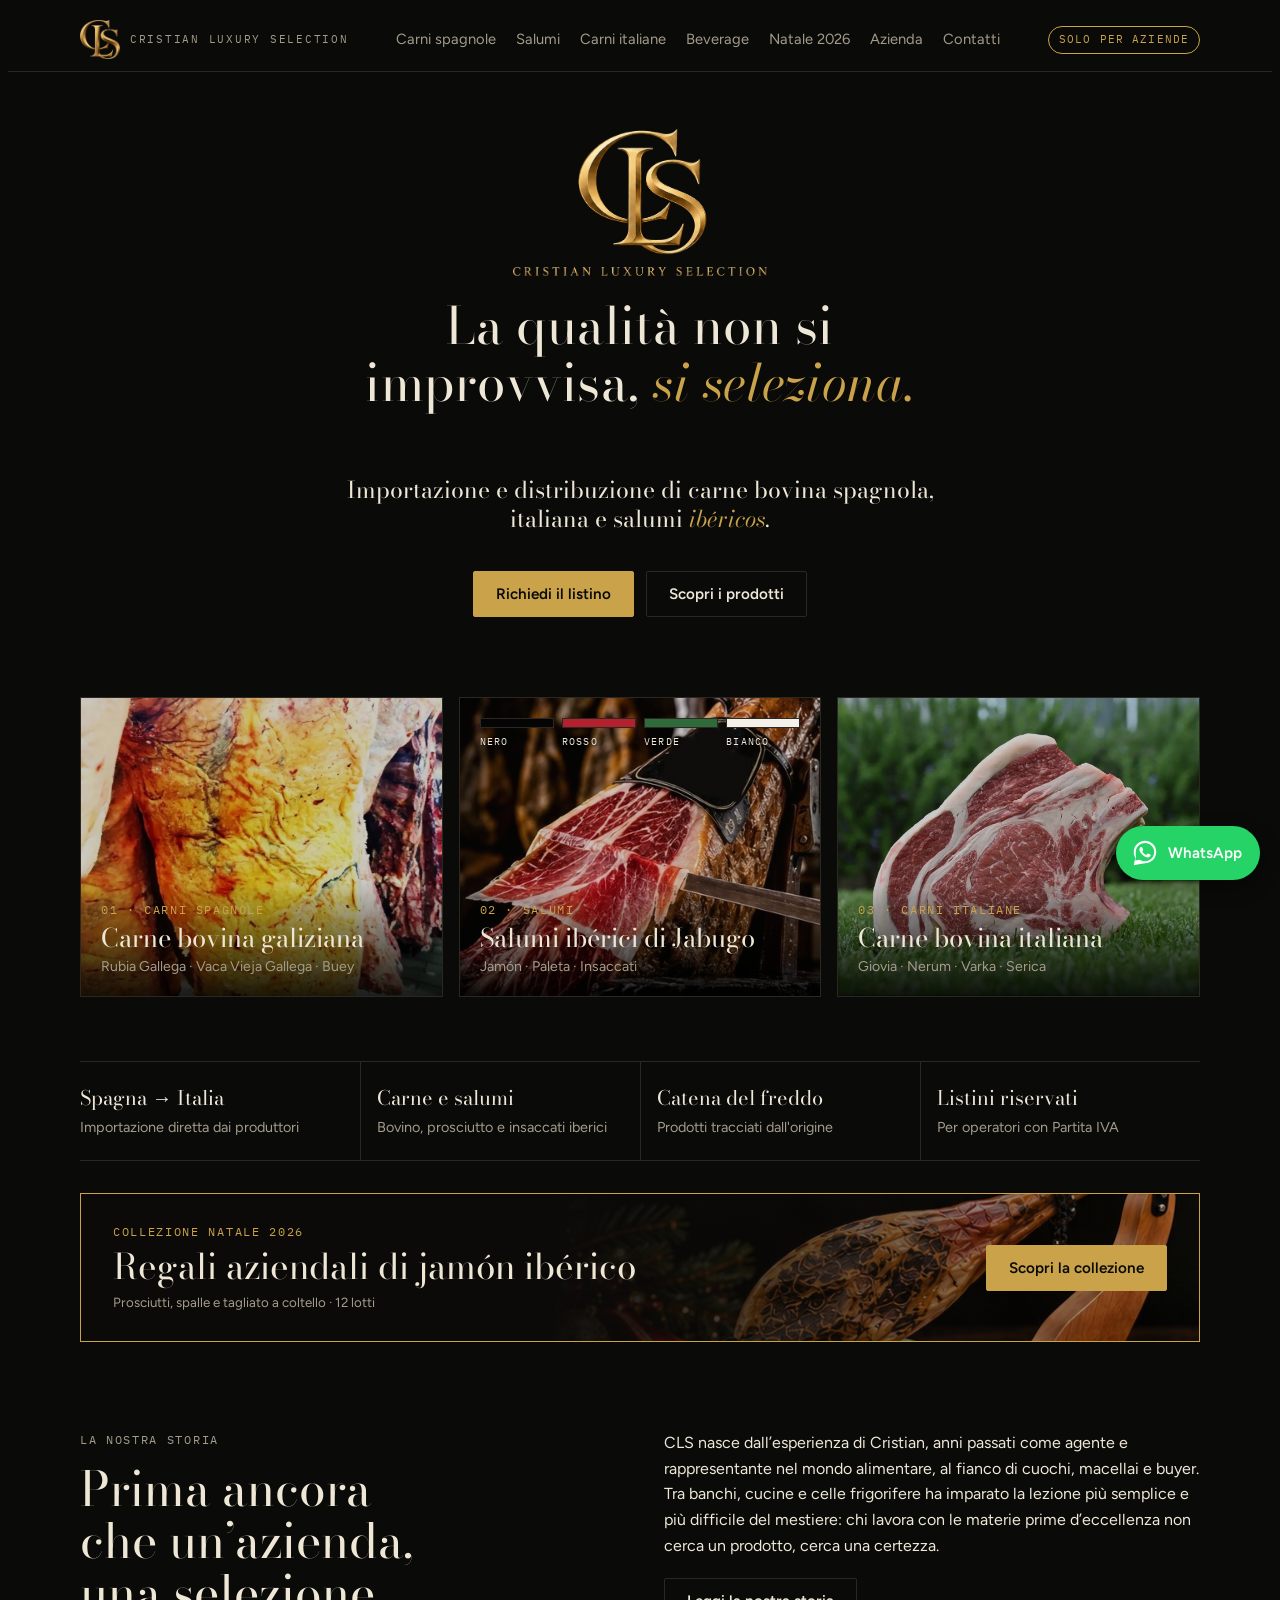
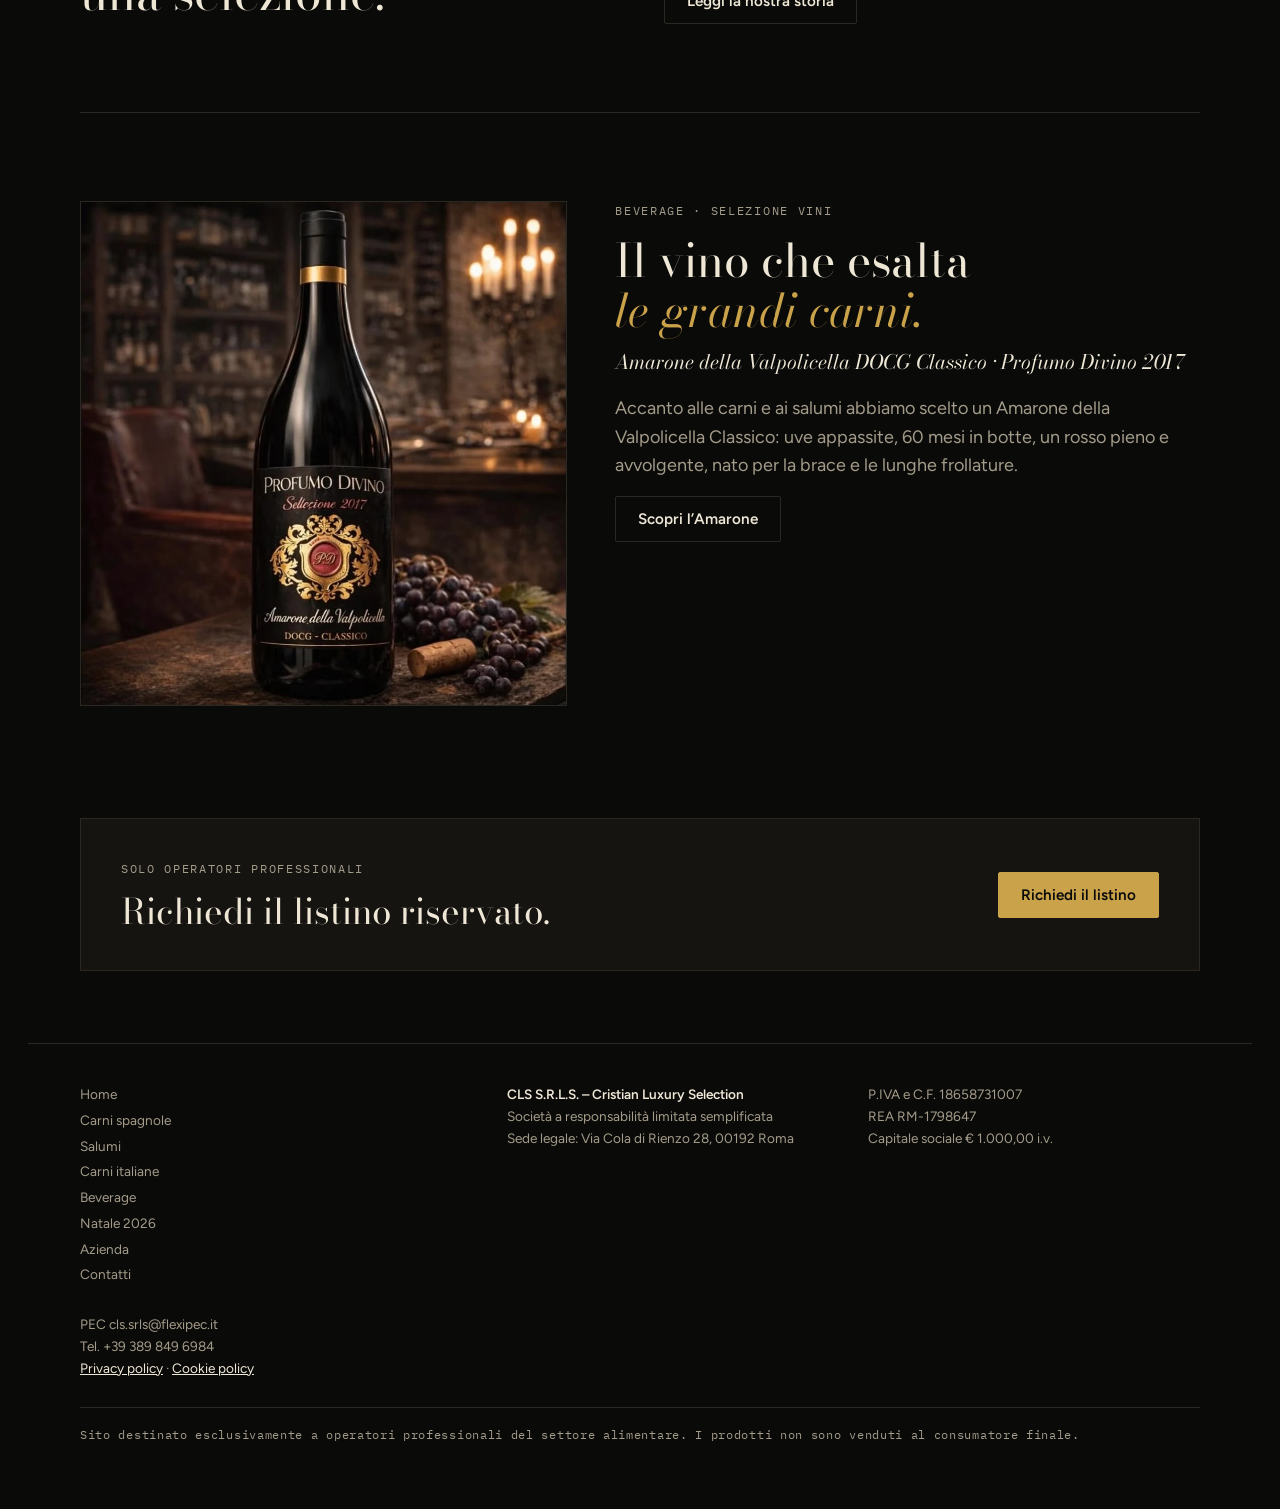
==== index.html @ 8a1d9c86 "Collezione Natale 2026" ====
<!doctype html>
<html lang="it">
<head>
<meta charset="utf-8">
<meta name="viewport" content="width=device-width,initial-scale=1,viewport-fit=cover">
<title>CLS Cristian Luxury Selection · Carne bovina spagnola e italiana, salumi ibéricos</title>
<meta name="description" content="CLS importa e distribuisce a Roma carne bovina galiziana e italiana e salumi ibérici di Jabugo per ristoranti, hotel, macellerie e gastronomie. Listini riservati alle aziende.">
<meta property="og:type" content="website">
<meta property="og:site_name" content="CLS Cristian Luxury Selection">
<meta property="og:locale" content="it_IT">
<meta property="og:title" content="CLS Cristian Luxury Selection · Carne bovina spagnola e italiana, salumi ibéricos">
<meta property="og:description" content="CLS importa e distribuisce a Roma carne bovina galiziana e italiana e salumi ibérici di Jabugo per ristoranti, hotel, macellerie e gastronomie. Listini riservati alle aziende.">
<link rel="canonical" href="https://www.cristianluxuryselection.com/">
<meta property="og:url" content="https://www.cristianluxuryselection.com/">
<meta property="og:image" content="https://www.cristianluxuryselection.com/og-image.jpg">
<meta name="twitter:card" content="summary_large_image">
<meta name="theme-color" content="#0A0A09">
<link rel="preconnect" href="https://fonts.googleapis.com">
<link rel="preconnect" href="https://fonts.gstatic.com" crossorigin>
<link rel="stylesheet" href="https://fonts.googleapis.com/css2?family=Cormorant+Garamond:ital,wght@0,400;0,500;1,400&family=Bodoni+Moda:ital,opsz,wght@0,6..96,400;0,6..96,600;1,6..96,400&family=Figtree:wght@400;500;600&family=IBM+Plex+Mono:wght@400;500&display=swap">
<link rel="stylesheet" href="style.css">
<script type="application/ld+json">{"@context": "https://schema.org", "@type": "Organization", "name": "CLS S.R.L.S. – Cristian Luxury Selection", "alternateName": "CLS", "description": "Importazione e distribuzione per aziende di carne bovina spagnola e italiana e salumi ibérici.", "email": "cristanexim@gmail.com", "telephone": "+39 389 849 6984", "vatID": "IT18658731007", "address": {"@type": "PostalAddress", "streetAddress": "Via Cola di Rienzo 28", "postalCode": "00192", "addressLocality": "Roma", "addressCountry": "IT"}}</script>
</head>
<body>
<header class="top">
  <div class="wrap">
    <a class="brand" href="index.html" aria-label="CLS Cristian Luxury Selection, home"><i class="logo" role="img" aria-label="Logo CLS" style="width:40px"></i><span>Cristian Luxury Selection</span></a>
    <nav class="menu" id="menu" aria-label="Sezioni">
      <a href="carni-spagnole.html">Carni spagnole</a><a href="salumi-iberici.html">Salumi</a><a href="carni-italiane.html">Carni italiane</a><a href="beverage.html">Beverage</a><a href="natale.html">Natale 2026</a><a href="azienda.html">Azienda</a><a href="contatti.html">Contatti</a>
    </nav>
    <span class="pill">Solo per aziende</span>
    <button class="menu-btn" type="button" aria-expanded="false" aria-controls="menu" aria-label="Apri il menu"><span></span><span></span><span></span></button>
  </div>
</header>
<script>(function(){var h=document.querySelector('header.top'),b=h.querySelector('.menu-btn');b.addEventListener('click',function(){var o=h.classList.toggle('open');b.setAttribute('aria-expanded',o);b.setAttribute('aria-label',o?'Chiudi il menu':'Apri il menu')});})();</script>

<main class="wrap">
  <section class="hero">
    <div>
      <i class="lockup" role="img" aria-label="CLS Cristian Luxury Selection" style="width:clamp(180px,22vw,270px)"></i>
      <h1>La qualità non si improvvisa, <em>si seleziona.</em></h1>
      <p class="hero-sub">Importazione e distribuzione di carne bovina spagnola, italiana e salumi <em>ibéricos</em>.</p>
      <div class="cta-row">
        <a class="btn primary" href="contatti.html">Richiedi il listino</a>
        <a class="btn ghost" href="carni-spagnole.html">Scopri i prodotti</a>
      </div>
    </div>
    <div class="doors">
      <a class="door" href="carni-spagnole.html">
        <img src="img/decorativa-a6fd.jpg" alt="" aria-hidden="true">
        <span class="door-txt"><span class="num">01 · Carni spagnole</span><b>Carne bovina galiziana</b><small>Rubia Gallega · Vaca Vieja Gallega · Buey</small></span>
      </a>
      <a class="door door-salumi" href="salumi-iberici.html">
        <img src="img/decorativa-8f40.jpg" alt="" aria-hidden="true">
        <span class="seal-bars" aria-hidden="true"><i style="background:var(--lbl-black)"></i><i style="background:var(--lbl-red)"></i><i style="background:var(--lbl-green)"></i><i style="background:var(--lbl-white)"></i></span>
        <span class="seal-names" aria-hidden="true"><span>Nero</span><span>Rosso</span><span>Verde</span><span>Bianco</span></span>
        <span class="door-txt"><span class="num">02 · Salumi</span><b>Salumi ibérici di Jabugo</b><small>Jamón · Paleta · Insaccati</small></span>
      </a>
      <a class="door" href="carni-italiane.html">
        <img src="img/decorativa-11fc.jpg" alt="" aria-hidden="true">
        <span class="door-txt"><span class="num">03 · Carni italiane</span><b>Carne bovina italiana</b><small>Giovia · Nerum · Varka · Serica</small></span>
      </a>
    </div>
  </section>

  <div class="facts" data-v="3">
    <div><strong>Spagna → Italia</strong><span>Importazione diretta dai produttori</span></div>
    <div><strong>Carne e salumi</strong><span>Bovino, prosciutto e insaccati iberici</span></div>
    <div><strong>Catena del freddo</strong><span>Prodotti tracciati dall'origine</span></div>
    <div><strong>Listini riservati</strong><span>Per operatori con Partita IVA</span></div>
  </div>

  <a class="xmas-band" href="natale.html">
    <img src="img/decorativa-16a7.jpg" alt="" aria-hidden="true">
    <span class="xmas-band-txt"><span class="eyebrow">Collezione Natale 2026</span><b>Regali aziendali di jamón ibérico</b><small>Prosciutti, spalle e tagliato a coltello · 12 lotti</small></span>
    <span class="btn primary">Scopri la collezione</span>
  </a>

  <section class="block" id="chi-siamo">
    <div class="two">
      <div class="head">
        <p class="eyebrow">La nostra storia</p>
        <h2>Prima ancora che un’azienda, una selezione.</h2>
      </div>
      <div>
        <p>CLS nasce dall’esperienza di Cristian, anni passati come agente e rappresentante nel mondo alimentare, al fianco di cuochi, macellai e buyer. Tra banchi, cucine e celle frigorifere ha imparato la lezione più semplice e più difficile del mestiere: chi lavora con le materie prime d’eccellenza non cerca un prodotto, cerca una certezza.</p>
        <div class="cta-row" style="margin-top:20px"><a class="btn ghost" href="azienda.html">Leggi la nostra storia</a></div>
      </div>
    </div>
  </section>

  <section class="block" id="beverage-home">
    <div class="wine wine-home">
      <figure class="wine-img"><img src="img/bottiglia-di-amarone-della-valpolicella-profumo-divino-selez-0f06.jpg" alt="Bottiglia di Amarone della Valpolicella Profumo Divino Selezione 2017 in cantina" width="967" height="1002" loading="lazy"></figure>
      <div class="wine-body">
        <p class="eyebrow">Beverage · Selezione vini</p>
        <h2>Il vino che esalta <em>le grandi carni.</em></h2>
        <p class="wine-sub">Amarone della Valpolicella DOCG Classico · Profumo Divino 2017</p>
        <p class="lead">Accanto alle carni e ai salumi abbiamo scelto un Amarone della Valpolicella Classico: uve appassite, 60 mesi in botte, un rosso pieno e avvolgente, nato per la brace e le lunghe frollature.</p>
        <div class="cta-row"><a class="btn ghost" href="beverage.html">Scopri l’Amarone</a></div>
      </div>
    </div>
  </section>
  <div class="cta-band">
    <div class="head"><p class="eyebrow">Solo operatori professionali</p><h2>Richiedi il listino riservato.</h2></div>
    <a class="btn primary" href="contatti.html">Richiedi il listino</a>
  </div>
</main>

<footer>
  <div class="wrap">
    <nav aria-label="Pagine del sito"><a href="index.html">Home</a><a href="carni-spagnole.html">Carni spagnole</a><a href="salumi-iberici.html">Salumi</a><a href="carni-italiane.html">Carni italiane</a><a href="beverage.html">Beverage</a><a href="natale.html">Natale 2026</a><a href="azienda.html">Azienda</a><a href="contatti.html">Contatti</a></nav>
    <div>
      <p><strong>CLS S.R.L.S. – Cristian Luxury Selection</strong><br>Società a responsabilità limitata semplificata<br>Sede legale: Via Cola di Rienzo 28, 00192 Roma</p>
    </div>
    <div>
      <p>P.IVA e C.F. 18658731007<br>REA RM-1798647<br>Capitale sociale € 1.000,00 i.v.</p>
    </div>
    <div>
      <p>PEC cls.srls@flexipec.it<br>Tel. +39 389 849 6984<br><a href="privacy-policy.html">Privacy policy</a> · <a href="cookie-policy.html">Cookie policy</a></p>
    </div>
    <p class="b2b">Sito destinato esclusivamente a operatori professionali del settore alimentare. I prodotti non sono venduti al consumatore finale.</p>
  </div>
</footer>
<a class="wa-float" href="https://wa.me/393898496984?text=Buongiorno%2C%20vorrei%20informazioni%20sui%20prodotti%20CLS." target="_blank" rel="noopener" aria-label="Scrivici su WhatsApp"><svg viewBox="0 0 32 32" width="30" height="30" aria-hidden="true"><path fill="#fff" d="M16.04 3C9.4 3 4 8.38 4 15c0 2.12.56 4.18 1.62 6L4 29l8.2-1.6A12.1 12.1 0 0 0 16.04 27C22.68 27 28 21.62 28 15S22.68 3 16.04 3zm0 21.8c-1.86 0-3.68-.5-5.27-1.45l-.38-.22-4.86.95.98-4.72-.25-.4A9.7 9.7 0 0 1 6.2 15c0-5.4 4.42-9.8 9.84-9.8 5.4 0 9.76 4.4 9.76 9.8s-4.36 9.8-9.76 9.8zm5.4-7.33c-.3-.15-1.75-.86-2.02-.96-.27-.1-.47-.15-.67.15-.2.3-.77.96-.94 1.16-.17.2-.35.22-.64.07-.3-.15-1.25-.46-2.38-1.47-.88-.78-1.47-1.75-1.64-2.05-.17-.3-.02-.46.13-.6.13-.14.3-.35.44-.52.15-.18.2-.3.3-.5.1-.2.05-.37-.03-.52-.07-.15-.67-1.6-.92-2.2-.24-.57-.48-.5-.67-.5h-.57c-.2 0-.52.08-.79.37-.27.3-1.04 1.01-1.04 2.47 0 1.45 1.06 2.86 1.21 3.06.15.2 2.09 3.18 5.06 4.46.71.3 1.26.49 1.69.62.71.23 1.36.2 1.87.12.57-.09 1.75-.71 2-1.4.25-.69.25-1.28.17-1.4-.07-.13-.27-.2-.57-.35z"/></svg><span>WhatsApp</span></a>
</body>
</html>
---- style.css ----
/* Layout: sezioni a tutta larghezza su colonna da 1120px; hero diviso tra titolo e pannello "marezzatura" generato; scheda etichette ibériche come elemento firma. */
:root{
  /* Tema unico scuro, nero e oro come il logo */
  --bg:#0A0A09; --surface:#151411; --ink:#EEE7D6; --muted:#A49C8A; --line:#2B2822;
  --accent:#C9A24A; --accent-ink:#0A0A09; --dehesa:#8FAE7E;
  --lbl-black:#050505; --lbl-red:#B3202E; --lbl-green:#2F6B3A; --lbl-white:#F4F1EA;
  --f-display:"Bodoni Moda", "Didot", "Bodoni 72", Georgia, serif;
  --f-body:"Figtree", system-ui, -apple-system, "Segoe UI", sans-serif;
  --f-mono:"IBM Plex Mono", ui-monospace, Menlo, monospace;
  color-scheme:dark;
}
.lockup{background:url(img/logo-cls-2545.webp) center/contain no-repeat;display:block;aspect-ratio:685/377;max-width:100%}
.logo{background:url(img/logo-cls-130e.webp) center/contain no-repeat;display:block;aspect-ratio:720/710;max-width:100%}

*{box-sizing:border-box}
[hidden]{display:none!important}
html{scroll-behavior:smooth}
@media (prefers-reduced-motion: reduce){html{scroll-behavior:auto}}
body{background:var(--bg);color:var(--ink);font-family:var(--f-body);font-size:16px;line-height:1.6;padding-inline:20px}
.wrap{max-width:1120px;margin-inline:auto}
h1,h2,h3{font-family:var(--f-display);font-weight:400;line-height:1.08;text-wrap:balance;margin:0}
h2{font-size:clamp(2rem,4.2vw,3rem)}
h3{font-size:1.35rem}
p{margin:0}
a{color:inherit}
.eyebrow{font-family:var(--f-mono);font-size:.75rem;letter-spacing:.14em;text-transform:uppercase;color:var(--muted)}
.lead{font-size:1.125rem;color:var(--muted);max-width:60ch}
:focus-visible{outline:2px solid var(--accent);outline-offset:3px}

/* Header */
header.top{position:sticky;top:env(safe-area-inset-top,0px);z-index:5;background:var(--bg);border-bottom:1px solid var(--line);margin-inline:-20px;padding:12px 20px}
header.top .wrap{display:flex;align-items:center;justify-content:space-between;gap:16px;flex-wrap:wrap}
.brand{display:flex;align-items:center;gap:10px;text-decoration:none}
.brand b{font-family:var(--f-display);font-weight:600;font-size:1.6rem;letter-spacing:.04em}
.brand span{font-family:var(--f-mono);font-size:.68rem;letter-spacing:.16em;text-transform:uppercase;color:var(--muted)}
nav.menu{display:flex;gap:20px;flex-wrap:wrap;font-size:.92rem}
nav.menu a{text-decoration:none;color:var(--muted)}
nav.menu a:hover{color:var(--ink)}
.pill{font-family:var(--f-mono);font-size:.7rem;letter-spacing:.1em;text-transform:uppercase;border:1px solid var(--accent);color:var(--accent);padding:4px 10px;border-radius:999px;white-space:nowrap}
@media (max-width:760px){nav.menu{display:none}}

/* Hero */
.hero{display:grid;grid-template-columns:1.1fr .9fr;gap:48px;align-items:stretch;padding-block:64px 72px}
.hero > div:first-child{min-width:0;display:flex;flex-direction:column;gap:24px;justify-content:center}
.hero h1{font-size:clamp(2rem,4vw,3.2rem);line-height:1.12;letter-spacing:.005em;max-width:16ch}
.hero h1 em{color:var(--accent)}
.hero-sub{font-family:var(--f-display);font-size:clamp(1.15rem,1.8vw,1.45rem);line-height:1.25;color:var(--ink);max-width:46ch}
.hero-sub em{color:var(--accent)}
.cta-row{display:flex;gap:12px;flex-wrap:wrap}
.btn{display:inline-flex;align-items:center;gap:8px;font:600 .95rem var(--f-body);padding:13px 22px;border-radius:2px;text-decoration:none;border:1px solid var(--accent);cursor:pointer}
.btn.primary{background:var(--accent);color:var(--accent-ink)}
.btn.primary:hover{filter:brightness(1.08)}
.btn.ghost{background:transparent;color:var(--ink);border-color:var(--line)}
.btn.ghost:hover{border-color:var(--ink)}
.marble{position:relative;min-height:380px;max-width:100%;overflow:hidden;background:#5E0F19}
.marble canvas,.marble img{position:absolute;inset:0;width:100%;height:100%;display:block}
.marble:has(img){min-height:0;aspect-ratio:717/400;align-self:center;background:#000}
.marble img{object-fit:cover}
.marble figcaption{position:absolute;left:0;right:0;bottom:0;padding:14px 16px;font-family:var(--f-mono);font-size:.72rem;letter-spacing:.08em;color:#F6E9E4;background:linear-gradient(transparent,rgba(20,4,6,.75));display:flex;justify-content:space-between;gap:12px;flex-wrap:wrap}
@media (max-width:860px){.hero{grid-template-columns:1fr;padding-block:40px 48px}.marble{min-height:260px}}

/* Ingressi: Carni / Salumi */
.doors{display:grid;grid-template-rows:1fr 1fr;gap:16px;min-width:0}
.door{position:relative;display:flex;align-items:flex-end;min-height:200px;overflow:hidden;text-decoration:none;border:1px solid var(--line);background:#000}
.door img{position:absolute;inset:0;width:100%;height:100%;object-fit:cover;opacity:.8;transition:transform .4s,opacity .4s}
.door:hover img{transform:scale(1.03);opacity:.95}
.door-txt{position:relative;display:flex;flex-direction:column;gap:4px;padding:18px 20px;width:100%;background:linear-gradient(transparent,rgba(0,0,0,.85))}
.door .num{font-family:var(--f-mono);font-size:.72rem;letter-spacing:.14em;text-transform:uppercase;color:var(--accent)}
.door b{font-family:var(--f-display);font-weight:400;font-size:1.6rem;line-height:1.1;color:var(--ink)}
.door small{font-size:.88rem;color:var(--muted)}
.door-salumi{background:var(--surface)}
.seal-bars{position:absolute;top:20px;left:20px;right:20px;display:grid;grid-template-columns:repeat(4,1fr);gap:8px}
.seal-bars i{height:10px;box-shadow:inset 0 0 0 1px var(--line)}
.seal-names{position:absolute;top:36px;left:20px;right:20px;display:grid;grid-template-columns:repeat(4,1fr);gap:8px;font-family:var(--f-mono);font-size:.62rem;letter-spacing:.12em;text-transform:uppercase;color:var(--muted)}
.door-mark{position:absolute;inset:0;display:flex;flex-direction:column;justify-content:center;padding:0 20px;font-family:var(--f-display);font-size:clamp(2.6rem,5vw,4rem);line-height:.95;color:var(--line)}
.door-mark em{color:#3a3328}
.door[href="#carni"] img{object-position:50% 45%}
.door-salumi img{object-position:30% 60%}
.door-salumi .seal-bars,.door-salumi .seal-names{z-index:1}
.door-salumi .seal-names{color:var(--ink);text-shadow:0 1px 3px #000}
.door:hover{border-color:var(--accent)}
@media (max-width:860px){.doors{grid-template-rows:none;grid-template-columns:1fr 1fr}.door{min-height:190px}.door-mark{display:none}}
@media (max-width:520px){.doors{grid-template-columns:1fr}}

/* Capitoli */
.chapter{display:flex;align-items:baseline;gap:20px;border-top:2px solid var(--accent);padding-top:18px}
.chapter .n{font-family:var(--f-display);font-size:clamp(3rem,7vw,5rem);line-height:.9;color:var(--accent)}
.chapter .t{font-family:var(--f-display);font-size:clamp(2.2rem,5vw,3.6rem);line-height:1}
.chapter .s{font-family:var(--f-mono);font-size:.75rem;letter-spacing:.14em;text-transform:uppercase;color:var(--muted);margin-left:auto;text-align:right}
@media (max-width:620px){.chapter{flex-wrap:wrap;gap:6px 14px}.chapter .s{margin-left:0;width:100%;text-align:left}}
section.band{background:var(--surface);box-shadow:0 0 0 100vmax var(--surface);clip-path:inset(0 -100vmax)}
section.band .lbl{background:var(--bg)}

/* Motto */
.motto{margin:0;padding:72px 0 8px;text-align:center;display:flex;flex-direction:column;align-items:center;gap:14px}
.motto blockquote{margin:0;font-family:var(--f-display);font-weight:400;font-size:clamp(1.8rem,4.2vw,3.2rem);line-height:1.15;max-width:22ch;text-wrap:balance}
.motto blockquote em{color:var(--accent)}
.motto figcaption{font-family:var(--f-mono);font-size:.72rem;letter-spacing:.16em;text-transform:uppercase;color:var(--muted)}
.motto::before{content:"";width:48px;height:1px;background:var(--accent);margin-bottom:10px}

/* Apertura centrata */
.hero{grid-template-columns:1fr;gap:80px;padding-block:56px 64px}
.hero > div:first-child{align-items:center;text-align:center;gap:20px}
.hero > div:first-child .lockup{margin-inline:auto}
.hero h1{margin-inline:auto;max-width:18ch}
.hero-sub,.hero .lead{margin-inline:auto}
.hero .lead{font-family:"Cormorant Garamond",Garamond,Georgia,serif;font-size:clamp(1.15rem,1.6vw,1.35rem);line-height:1.5;color:#CFC6B2;max-width:52ch;letter-spacing:.01em}
.hero .cta-row{justify-content:center}
.hero .hero-sub{margin-top:44px}
.hero .cta-row{margin-top:18px}
.hero .doors{grid-template-rows:none;grid-template-columns:1fr 1fr}
.hero .door{min-height:300px}
@media (max-width:620px){.hero .doors{grid-template-columns:1fr}.hero .door{min-height:220px}}

/* Facts strip */
.facts{display:grid;grid-template-columns:repeat(4,1fr);border-block:1px solid var(--line)}
.facts div{padding:20px 16px;border-left:1px solid var(--line);min-width:0}
.facts div:first-child{border-left:0;padding-left:0}
.facts strong{display:block;font-family:var(--f-display);font-size:1.25rem;font-weight:400}
.facts span{font-size:.9rem;color:var(--muted)}
@media (max-width:760px){.facts{grid-template-columns:1fr 1fr}.facts div:nth-child(3){border-left:0;padding-left:0}.facts div:nth-child(n+3){border-top:1px solid var(--line)}}

section.block{padding-block:88px;display:flex;flex-direction:column;gap:36px}
section.block + section.block{border-top:1px solid var(--line)}
.head{display:flex;flex-direction:column;gap:14px}

/* Azienda */
.two{display:grid;grid-template-columns:1fr 1fr;gap:48px}
.two > *{min-width:0}
.two p + p{margin-top:16px}
.list{display:grid;gap:0;border-top:1px solid var(--line)}
.list div{display:grid;grid-template-columns:150px 1fr;gap:16px;padding-block:14px;border-bottom:1px solid var(--line)}
.list dt{font-family:var(--f-mono);font-size:.75rem;letter-spacing:.1em;text-transform:uppercase;color:var(--muted);padding-top:3px}
.list dd{margin:0}
@media (max-width:760px){.two{grid-template-columns:1fr;gap:32px}.list div{grid-template-columns:1fr;gap:2px}}

/* Carni */
.lines{display:grid;grid-template-columns:repeat(3,1fr);gap:20px}
.line{display:grid;grid-template-columns:1fr;grid-template-rows:auto 1fr;border:1px solid var(--line);background:var(--surface)}
.line img{width:100%;height:auto;aspect-ratio:520/684;object-fit:cover;display:block}
.line-body{padding:24px;display:flex;flex-direction:column;gap:10px;min-width:0}
.line-body h3{font-size:1.6rem}
.line-body p{color:var(--muted);font-size:.95rem}
.line .bits{display:flex;gap:6px;flex-wrap:wrap;margin-top:auto}
.line .bits span{font-family:var(--f-mono);font-size:.7rem;border:1px solid var(--line);padding:2px 8px;border-radius:999px}
@media (max-width:960px){.lines{grid-template-columns:1fr 1fr}}
@media (max-width:620px){.lines{grid-template-columns:1fr}.line img{max-width:420px;margin-inline:auto}}

.cuts-head{margin-top:24px;padding-top:32px;border-top:1px solid var(--line)}
.sub-title{font-size:clamp(1.6rem,3vw,2.2rem)}
.cuts{display:grid;grid-template-columns:repeat(5,1fr);gap:1px;background:var(--line);border:1px solid var(--line)}
.cut{background:var(--bg);padding:24px;display:flex;flex-direction:column;gap:8px;min-width:0}
.cut.has-img{padding-top:0}
.cut img{width:calc(100% + 48px);max-width:none;height:auto;margin:0 -24px 8px;aspect-ratio:4/3;object-fit:cover;display:block;flex:none}
.cut .es{font-family:var(--f-mono);font-size:.72rem;color:var(--muted);letter-spacing:.06em}
.cut p{color:var(--muted);font-size:.95rem}
@media (max-width:1100px){.cuts{grid-template-columns:repeat(3,1fr)}}
@media (max-width:860px){.cuts{grid-template-columns:1fr 1fr}}
@media (max-width:520px){.cuts{grid-template-columns:1fr}}
.gallery{display:grid;grid-template-columns:1.4fr .8fr;gap:16px}
.gallery figure{margin:0;display:flex;flex-direction:column;gap:10px;min-width:0}
.gallery img{width:100%;height:360px;object-fit:cover;display:block;border:1px solid var(--line)}
.gallery figcaption{font-size:.88rem;color:var(--muted)}
.gallery figcaption b{display:block;font-family:var(--f-mono);font-size:.7rem;letter-spacing:.1em;text-transform:uppercase;color:var(--accent);font-weight:400;margin-bottom:2px}
@media (max-width:860px){.gallery{grid-template-columns:1fr 1fr}}
@media (max-width:520px){.gallery{grid-template-columns:1fr}.gallery img{height:240px}}
.gallery-3{grid-template-columns:1.3fr 1fr .7fr}
@media (max-width:860px){.gallery-3{grid-template-columns:1fr 1fr}.gallery-3 figure:first-child{grid-column:1/-1}}
@media (max-width:520px){.gallery-3{grid-template-columns:1fr}}
.gallery-2{grid-template-columns:1fr 1fr}
.gallery-2 img{height:340px!important}
@media (max-width:520px){.gallery-2{grid-template-columns:1fr}.gallery-2 img{height:240px!important}}
.gallery-carni{grid-template-columns:1.45fr 1fr;grid-template-rows:auto auto}
.gallery-carni .hero-fig{grid-row:span 2}
.gallery-carni .hero-fig img{height:470px;object-position:60% 50%}
.gallery-carni figure:not(.hero-fig) img{height:180px}
@media (max-width:860px){.gallery-carni{grid-template-columns:1fr 1fr}.gallery-carni .hero-fig{grid-column:1/-1;grid-row:auto}.gallery-carni .hero-fig img{height:auto;aspect-ratio:1141/869}}
@media (max-width:520px){.gallery-carni{grid-template-columns:1fr}.gallery-carni figure:not(.hero-fig) img{height:220px}}
.pcards{display:grid;grid-template-columns:repeat(3,1fr);gap:16px;align-items:stretch}
.pcards-2{grid-template-columns:repeat(2,1fr)}
.chapter-hero{margin:0 auto;width:min(100%,540px);border:1px solid var(--line);overflow:hidden}
.chapter-hero img{width:100%;height:auto;aspect-ratio:950/715;object-fit:cover;display:block}
.lines-4{grid-template-columns:repeat(4,1fr);gap:16px}
.lines-4 .line-body{padding:18px}
.lines-4 .line-body h3{font-size:1.35rem}
@media (max-width:1000px){.lines-4{grid-template-columns:1fr 1fr}}
@media (max-width:620px){.lines-4{grid-template-columns:1fr}}
.pcards-4{grid-template-columns:repeat(4,1fr)}
@media (max-width:1000px){.pcards-4{grid-template-columns:1fr 1fr}}
.pcard{display:grid;grid-template-columns:150px 1fr;border:1px solid var(--line);background:var(--surface);min-width:0}
.band .pcard{background:var(--bg)}
.pcard-photo{grid-template-columns:1fr;border-top:3px solid #D4A23C}
.pcard.pcard-photo img{width:100%;height:auto;min-height:0;aspect-ratio:1064/757}
.pcard-txt{grid-template-columns:1fr;border-top:3px solid #D4A23C}
.pcard img{width:150px;height:100%;min-height:150px;object-fit:cover;display:block}
.pcard > div{padding:16px 18px;display:flex;flex-direction:column;gap:6px;min-width:0}
.pcard h3{font-size:1.3rem}
.pcard p{font-size:.9rem;color:var(--muted)}
.pcard .bits{display:flex;gap:6px;flex-wrap:wrap;margin-top:auto;padding-top:4px}
.pcard .bits span{font-family:var(--f-mono);font-size:.68rem;border:1px solid var(--line);padding:2px 8px;border-radius:999px}
@media (max-width:1000px){.pcards{grid-template-columns:1fr 1fr}}
@media (max-width:620px){.pcards,.pcards-2{grid-template-columns:1fr}}
.story-intro p + p{margin-top:16px}
.story-intro p{font-size:1.08rem}
.story-intro em,.story em{font-family:var(--f-display);font-style:italic;color:var(--accent);font-size:1.08em}
.story{display:grid;grid-template-columns:repeat(2,1fr);gap:1px;background:var(--line);border:1px solid var(--line)}
.story article{background:var(--bg);padding:32px 30px;display:flex;flex-direction:column;gap:10px;min-width:0}
.story .k{font-family:var(--f-mono);font-size:.72rem;letter-spacing:.16em;text-transform:uppercase;color:var(--accent)}
.story h3{font-size:clamp(1.4rem,2.2vw,1.8rem)}
.story p{color:var(--muted)}
.story-photos{display:grid;grid-template-columns:repeat(3,1fr);gap:16px}
.story-photos-4{grid-template-columns:repeat(4,1fr)}
.story-photos figure{margin:0;display:flex;flex-direction:column;gap:10px;min-width:0}
.story-photos img{width:100%;aspect-ratio:3/4;object-fit:cover;display:block;border:1px solid var(--line)}
.story-photos figcaption{font-size:.9rem;color:var(--muted)}
.story-photos figcaption b{display:block;font-family:var(--f-mono);font-size:.7rem;letter-spacing:.14em;text-transform:uppercase;color:var(--accent);font-weight:400;margin-bottom:2px}
@media (max-width:860px){.story-photos,.story-photos-4{grid-template-columns:1fr 1fr}}
@media (max-width:520px){.story-photos{grid-template-columns:1fr}.story-photos-4{grid-template-columns:1fr 1fr}}
.story-quote{margin:24px auto 0;text-align:center;display:flex;flex-direction:column;align-items:center;gap:12px}
.story-quote::before{content:"";width:48px;height:1px;background:var(--accent);margin-bottom:8px}
.story-quote blockquote{margin:0;font-family:var(--f-display);font-size:clamp(1.6rem,3.4vw,2.6rem);line-height:1.15;max-width:22ch}
.story-quote blockquote em{color:var(--accent)}
.story-quote figcaption{font-family:var(--f-mono);font-size:.72rem;letter-spacing:.16em;text-transform:uppercase;color:var(--muted)}
@media (max-width:760px){.story{grid-template-columns:1fr}.story article{padding:26px 20px}}
.xmas-head{margin:0 0 8px;border:1px solid var(--line);overflow:hidden}
.xmas-head img{width:100%;height:auto;display:block}
.xmas-group{display:flex;flex-direction:column;gap:18px}
.xmas-gh{display:flex;align-items:baseline;justify-content:space-between;gap:12px;flex-wrap:wrap;border-bottom:1px solid var(--line);padding-bottom:10px}
.xmas-gh h3{font-size:clamp(1.5rem,2.6vw,2rem)}
.xmas-gh span{font-family:var(--f-mono);font-size:.72rem;letter-spacing:.14em;text-transform:uppercase;color:var(--muted)}
.xmas-grid{display:grid;grid-template-columns:repeat(4,1fr);gap:16px}
.xmas-lot{display:flex;flex-direction:column;border:1px solid var(--line);background:var(--surface);min-width:0}
.xmas-lot img{width:100%;height:auto;aspect-ratio:640/300;object-fit:cover;display:block}
.xmas-body{padding:16px 16px 18px;display:flex;flex-direction:column;gap:8px;flex:1}
.xmas-body .eyebrow{display:flex;align-items:center;gap:8px}
.xmas-body .seal{width:10px;height:10px;border-radius:50%;border:1px solid var(--line);display:inline-block}
.xmas-body h4{font-family:var(--f-display);font-weight:400;font-size:1.2rem;line-height:1.2;margin:0}
.xmas-body p{color:var(--muted);font-size:.92rem;margin:0}
.xmas-buy{margin-top:auto;padding-top:10px;display:flex;align-items:center;justify-content:space-between;gap:10px}
.xmas-buy .price{font-family:var(--f-display);font-size:1.6rem;color:var(--accent);line-height:1;display:flex;flex-direction:column}
.xmas-buy .price small{font-family:var(--f-mono);font-size:.62rem;letter-spacing:.12em;text-transform:uppercase;color:var(--muted);margin-top:4px}
.xmas-buy .btn{padding:8px 16px}
.xmas-note{max-width:80ch}
.xmas-band{position:relative;display:grid;grid-template-columns:1fr auto;align-items:center;gap:20px;margin-top:32px;padding:28px 32px;border:1px solid var(--accent);background:#0b0a08;overflow:hidden;text-decoration:none;color:var(--ink)}
.xmas-band img{position:absolute;top:0;right:0;width:58%;height:100%;object-fit:cover;object-position:right center;opacity:.9}
.xmas-band::before{content:"";position:absolute;inset:0;background:linear-gradient(90deg,#0b0a08 42%,rgba(11,10,8,.55) 70%,rgba(11,10,8,.15));z-index:1}
.xmas-band-txt,.xmas-band .btn{z-index:2}
.xmas-band-txt,.xmas-band .btn{position:relative}
.xmas-band-txt{display:flex;flex-direction:column;gap:6px}
.xmas-band-txt .eyebrow{color:var(--accent)}
.xmas-band-txt b{font-family:var(--f-display);font-weight:400;font-size:clamp(1.5rem,3vw,2.2rem);line-height:1.1}
.xmas-band-txt small{color:var(--muted)}
@media (max-width:620px){.xmas-band{grid-template-columns:1fr;padding:22px 20px}}
@media (max-width:1100px){.xmas-grid{grid-template-columns:repeat(2,1fr)}}
@media (max-width:560px){.xmas-grid{grid-template-columns:1fr}}
.wine{display:grid;grid-template-columns:minmax(0,5fr) minmax(0,6fr);gap:48px;align-items:start}
.wine-img{margin:0;border:1px solid var(--line);overflow:hidden}
.wine-img img{width:100%;height:auto;display:block}
.wine-body{display:flex;flex-direction:column;gap:16px;min-width:0}
.wine-body h2{font-size:clamp(2rem,3.6vw,3rem)}
.wine-body h2 em{color:var(--accent)}
.wine-sub{font-family:var(--f-display);font-style:italic;font-size:1.25rem;color:var(--ink);margin:-6px 0 0}
.wine-body > p:not(.eyebrow):not(.lead):not(.wine-sub){color:var(--muted)}
.wine-specs{margin:8px 0 0;border-top:1px solid var(--line)}
.wine-specs div{display:grid;grid-template-columns:150px 1fr;gap:16px;padding:10px 0;border-bottom:1px solid var(--line)}
.wine-specs dt{font-family:var(--f-mono);font-size:.72rem;letter-spacing:.14em;text-transform:uppercase;color:var(--accent);padding-top:3px}
.wine-specs dd{margin:0}
.wine-pair{display:flex;flex-direction:column;gap:8px}
.wine-pair .bits{display:flex;gap:6px;flex-wrap:wrap}
.wine-pair .bits span{font-family:var(--f-mono);font-size:.72rem;border:1px solid var(--line);padding:3px 10px;border-radius:999px}
@media (max-width:860px){.wine{grid-template-columns:1fr;gap:32px}.wine-img{max-width:480px;margin-inline:auto}}
@media (max-width:520px){.wine-specs div{grid-template-columns:1fr;gap:2px}}
.note{font-size:.88rem;color:var(--muted);border-left:2px solid var(--dehesa);padding-left:12px;max-width:70ch}

/* Iberico: etichette */
.labels{display:grid;grid-template-columns:repeat(4,1fr);gap:16px;align-items:start}
.lbl{border:1px solid var(--line);background:var(--surface);display:flex;flex-direction:column;min-width:0}
.lbl .tag{height:12px;box-shadow:inset 0 0 0 1px var(--line)}
.lbl-img{width:100%;height:360px;object-fit:contain;background:#10110c;display:block}
.lbl .body{padding:20px;display:flex;flex-direction:column;gap:10px}
.lbl .kind{font-family:var(--f-mono);font-size:.72rem;letter-spacing:.12em;text-transform:uppercase;color:var(--muted)}
.lbl p{font-size:.93rem;color:var(--muted)}
.lbl .bits{display:flex;gap:6px;flex-wrap:wrap;margin-top:auto;padding-top:6px}
.lbl .bits span{font-family:var(--f-mono);font-size:.7rem;border:1px solid var(--line);padding:2px 8px;border-radius:999px}
@media (max-width:960px){.labels{grid-template-columns:1fr 1fr}}
@media (max-width:520px){.labels{grid-template-columns:1fr}}
.assort{display:grid;grid-template-columns:repeat(4,1fr);gap:12px}
.as{margin:0;border:1px solid var(--line);background:var(--bg);min-height:220px;display:flex;align-items:flex-end;position:relative;overflow:hidden}
.as figcaption{position:relative;padding:14px 16px;display:flex;flex-direction:column;gap:2px}
.as b{font-family:var(--f-display);font-weight:400;font-size:1.15rem;color:var(--ink)}
.as small{font-family:var(--f-mono);font-size:.68rem;letter-spacing:.12em;text-transform:uppercase;color:var(--muted)}
.as-img{min-height:220px}
.as-img img{position:absolute;inset:0;width:100%;height:100%;object-fit:contain;background:#10110c}
.as-img figcaption{width:100%;background:linear-gradient(transparent,rgba(0,0,0,.85))}
@media (max-width:860px){.assort{grid-template-columns:1fr 1fr}}
.salumi{display:flex;flex-wrap:wrap;gap:8px}
.salumi span{border:1px solid var(--line);padding:6px 14px;border-radius:999px;font-size:.93rem}

/* Italia */
.italy{background:var(--surface);padding:40px;display:grid;grid-template-columns:1.2fr .8fr;gap:32px;align-items:center}
.italy > *{min-width:0}
@media (max-width:760px){.italy{grid-template-columns:1fr;padding:28px 20px}}

/* Servizi */
.steps{display:grid;grid-template-columns:repeat(4,1fr);gap:28px;counter-reset:s}
.steps div{display:flex;flex-direction:column;gap:8px;min-width:0}
.steps div::before{counter-increment:s;content:"0" counter(s);font-family:var(--f-mono);font-size:.8rem;color:var(--accent)}
.steps p{color:var(--muted);font-size:.95rem}
@media (max-width:860px){.steps{grid-template-columns:1fr 1fr}}
@media (max-width:520px){.steps{grid-template-columns:1fr}}

/* Contatti / form */
form{display:grid;grid-template-columns:1fr 1fr;gap:16px}
form .full{grid-column:1/-1}
.field{display:flex;flex-direction:column;gap:6px;min-width:0}
label,.legend{font-size:.85rem;font-weight:600}
input,select,textarea{font:inherit;color:var(--ink);background:var(--bg);border:1px solid var(--line);border-radius:2px;padding:11px 12px;width:100%}
input:focus,select:focus,textarea:focus{border-color:var(--accent);outline:none}
textarea{min-height:110px;resize:vertical}
fieldset{border:0;padding:0;margin:0;display:flex;flex-wrap:wrap;gap:8px 18px}
fieldset .legend{width:100%}
.check{display:flex;gap:8px;align-items:center;font-weight:400;font-size:.95rem}
.check input{width:auto}
.err{color:var(--accent);font-size:.85rem}
.hp{position:absolute!important;left:-10000px;top:auto;width:1px;height:1px;overflow:hidden}
@media (max-width:620px){form{grid-template-columns:1fr}}
.contact-card{display:flex;flex-direction:column;gap:18px}
.contact-card .row{display:flex;flex-direction:column;gap:2px}
.contact-card .row b{font-size:1.1rem;font-weight:500;user-select:all;word-break:break-word}
.result{background:var(--surface);border:1px solid var(--line);padding:20px;display:flex;flex-direction:column;gap:12px}
.result pre{white-space:pre-wrap;font-family:var(--f-mono);font-size:.82rem;margin:0;max-height:260px;overflow:auto}

/* Footer legale */
footer{border-top:1px solid var(--line);padding-block:40px 56px;margin-top:24px;font-size:.85rem;color:var(--muted)}
footer .wrap{display:grid;grid-template-columns:1.2fr 1fr 1fr;gap:28px}
footer .wrap > *{min-width:0}
footer strong{color:var(--ink);font-weight:600}
footer p{word-break:break-word}
@media (max-width:760px){footer .wrap{grid-template-columns:1fr}}
.b2b{font-family:var(--f-mono);font-size:.72rem;letter-spacing:.06em;grid-column:1/-1;border-top:1px solid var(--line);padding-top:18px}

/* --- multipagina --- */
.chapter h1.t{font-family:var(--f-display);font-weight:400;font-size:clamp(2.2rem,5vw,3.6rem);line-height:1;margin:0}
nav.menu a[aria-current="page"]{color:var(--accent)}
.crumbs{font-family:var(--f-mono);font-size:.72rem;letter-spacing:.1em;text-transform:uppercase;color:var(--muted);padding-top:28px}
.crumbs a{color:var(--muted);text-decoration:none}.crumbs a:hover{color:var(--ink)}
.crumbs span{margin:0 8px;color:var(--line)}
.hero .doors{grid-template-columns:repeat(3,1fr)}
@media (max-width:860px){.hero .doors{grid-template-columns:1fr}}
.cta-band{margin:24px 0 72px;padding:40px;border:1px solid var(--line);background:var(--surface);display:flex;align-items:center;justify-content:space-between;gap:24px;flex-wrap:wrap}
.cta-band h2{font-size:clamp(1.6rem,3vw,2.2rem)}
.next-pages{display:grid;grid-template-columns:repeat(3,1fr);gap:12px;margin-bottom:72px}
.next-pages a{border:1px solid var(--line);padding:18px 20px;text-decoration:none;display:flex;flex-direction:column;gap:4px}
.next-pages a:hover{border-color:var(--accent)}
.next-pages small{font-family:var(--f-mono);font-size:.7rem;letter-spacing:.12em;text-transform:uppercase;color:var(--muted)}
.next-pages b{font-family:var(--f-display);font-weight:400;font-size:1.3rem}
@media (max-width:760px){.next-pages{grid-template-columns:1fr}}
.menu-btn{display:none;background:none;border:1px solid var(--line);border-radius:2px;width:44px;height:40px;padding:0;cursor:pointer;flex-direction:column;align-items:center;justify-content:center;gap:5px}
.menu-btn span{display:block;width:20px;height:1.5px;background:var(--ink);transition:transform .2s,opacity .2s}
header.top.open .menu-btn span:nth-child(1){transform:translateY(6.5px) rotate(45deg)}
header.top.open .menu-btn span:nth-child(2){opacity:0}
header.top.open .menu-btn span:nth-child(3){transform:translateY(-6.5px) rotate(-45deg)}
@media (max-width:760px){
  header.top .wrap{flex-wrap:wrap}
  .menu-btn{display:flex}
  header.top .pill{margin-left:auto}
  nav.menu{display:none;width:100%;flex-direction:column;gap:0;padding-top:8px;order:3}
  header.top.open nav.menu{display:flex}
  nav.menu a{padding:14px 2px;border-top:1px solid var(--line);font-size:1.05rem;color:var(--ink)}
}
@media (max-width:440px){.brand span{display:none}}
.wa-float{position:fixed;right:20px;bottom:calc(20px + env(safe-area-inset-bottom,0px));z-index:20;display:flex;align-items:center;gap:8px;background:#25D366;color:#fff;text-decoration:none;font:600 .95rem var(--f-body);padding:12px 18px 12px 14px;border-radius:999px;box-shadow:0 6px 20px rgba(0,0,0,.45)}
.wa-float:hover{background:#1fb457}
.wa-float:focus-visible{outline:2px solid #fff;outline-offset:3px}
@media (max-width:620px){.wa-float{padding:14px;right:16px;bottom:calc(16px + env(safe-area-inset-bottom,0px))}.wa-float span{display:none}}
.legal{max-width:760px;display:flex;flex-direction:column;gap:14px;color:var(--muted)}
.legal h2{font-size:1.5rem;color:var(--ink);margin-top:22px}
.legal h3{font-size:1.1rem;color:var(--ink);margin-top:6px}
.legal strong{color:var(--ink);font-weight:600}
.legal ul{margin:0;padding-left:20px;display:flex;flex-direction:column;gap:8px}
.legal a,footer a{color:var(--ink)}
footer nav{display:flex;flex-direction:column;gap:4px}
footer nav a{color:var(--muted);text-decoration:none}footer nav a:hover{color:var(--ink)}
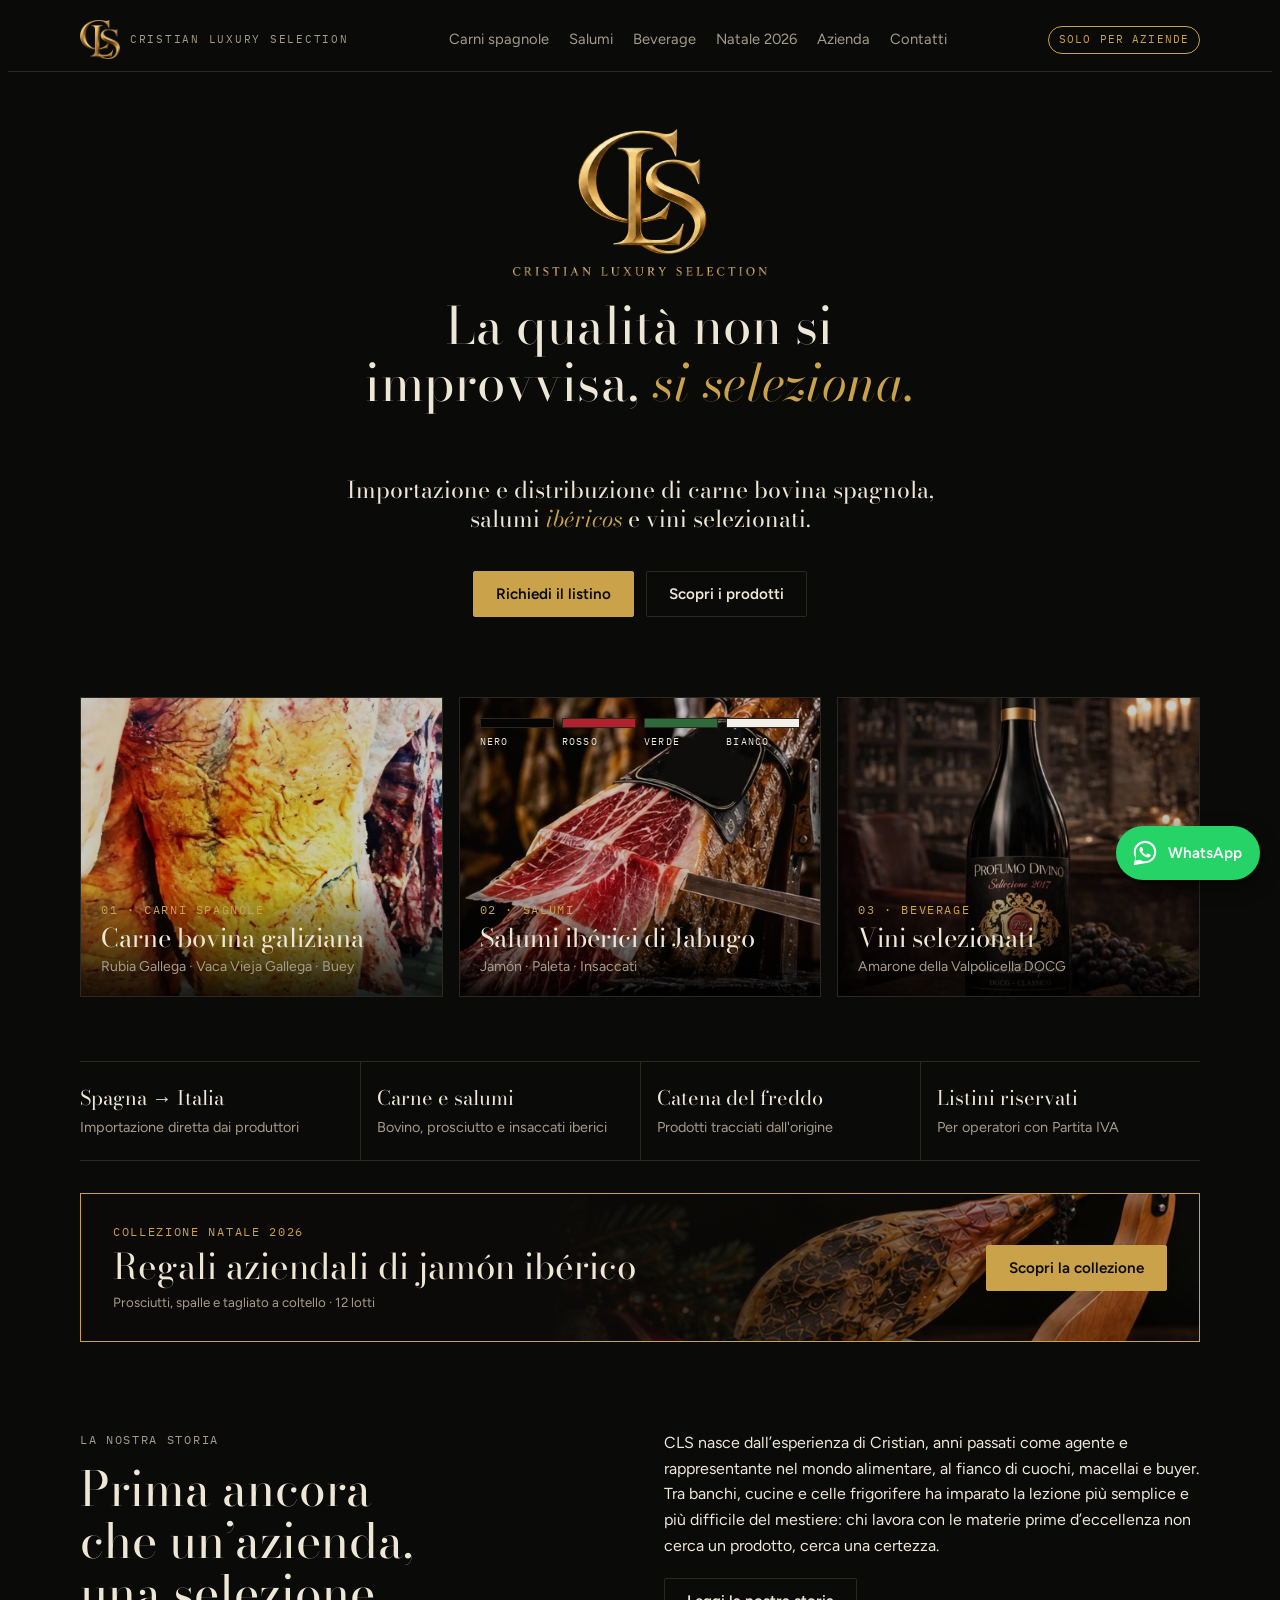
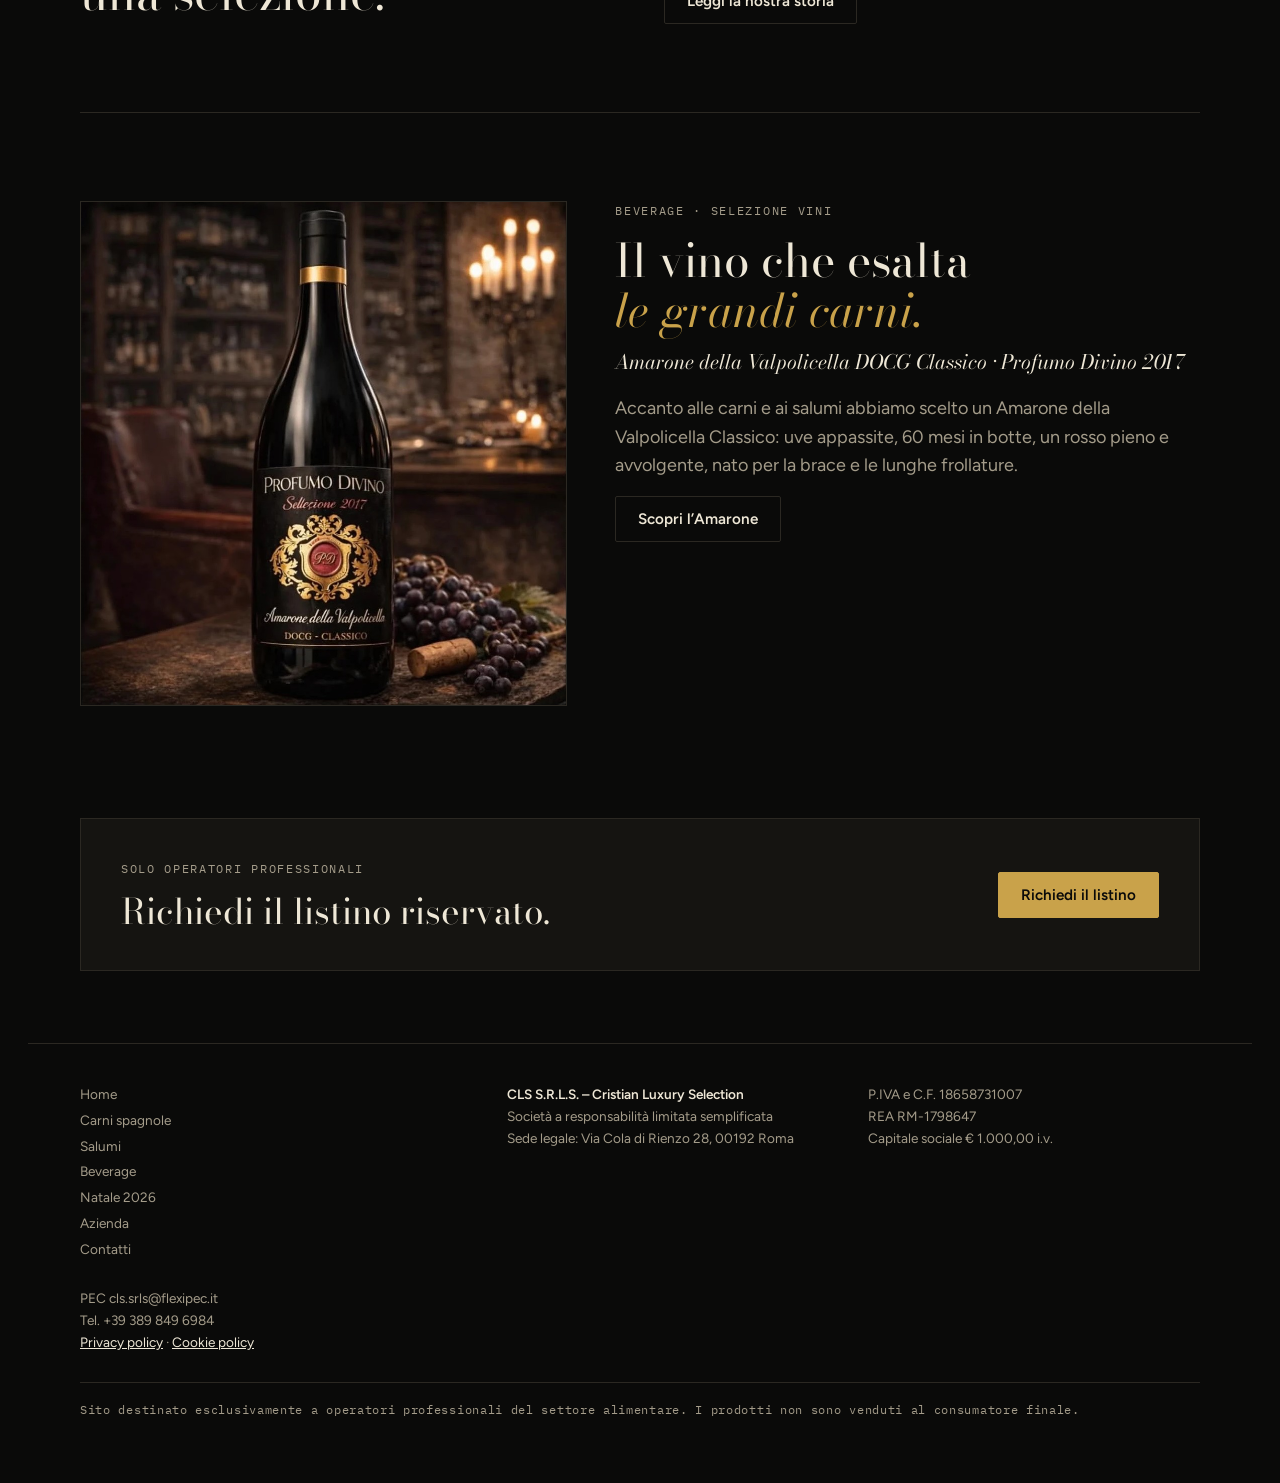
==== commit 15e4ff97: "Tolte le carni italiane" ====
--- a/index.html
+++ b/index.html
@@ -3,13 +3,13 @@
 <head>
 <meta charset="utf-8">
 <meta name="viewport" content="width=device-width,initial-scale=1,viewport-fit=cover">
-<title>CLS Cristian Luxury Selection · Carne bovina spagnola e italiana, salumi ibéricos</title>
-<meta name="description" content="CLS importa e distribuisce a Roma carne bovina galiziana e italiana e salumi ibérici di Jabugo per ristoranti, hotel, macellerie e gastronomie. Listini riservati alle aziende.">
+<title>CLS Cristian Luxury Selection · Carne bovina spagnola, salumi ibéricos e vini</title>
+<meta name="description" content="CLS importa e distribuisce a Roma carne bovina galiziana, salumi ibérici di Jabugo e vini selezionati per ristoranti, hotel, macellerie e gastronomie. Listini riservati alle aziende.">
 <meta property="og:type" content="website">
 <meta property="og:site_name" content="CLS Cristian Luxury Selection">
 <meta property="og:locale" content="it_IT">
-<meta property="og:title" content="CLS Cristian Luxury Selection · Carne bovina spagnola e italiana, salumi ibéricos">
-<meta property="og:description" content="CLS importa e distribuisce a Roma carne bovina galiziana e italiana e salumi ibérici di Jabugo per ristoranti, hotel, macellerie e gastronomie. Listini riservati alle aziende.">
+<meta property="og:title" content="CLS Cristian Luxury Selection · Carne bovina spagnola, salumi ibéricos e vini">
+<meta property="og:description" content="CLS importa e distribuisce a Roma carne bovina galiziana, salumi ibérici di Jabugo e vini selezionati per ristoranti, hotel, macellerie e gastronomie. Listini riservati alle aziende.">
 <link rel="canonical" href="https://www.cristianluxuryselection.com/">
 <meta property="og:url" content="https://www.cristianluxuryselection.com/">
 <meta property="og:image" content="https://www.cristianluxuryselection.com/og-image.jpg">
@@ -19,14 +19,14 @@
 <link rel="preconnect" href="https://fonts.gstatic.com" crossorigin>
 <link rel="stylesheet" href="https://fonts.googleapis.com/css2?family=Cormorant+Garamond:ital,wght@0,400;0,500;1,400&family=Bodoni+Moda:ital,opsz,wght@0,6..96,400;0,6..96,600;1,6..96,400&family=Figtree:wght@400;500;600&family=IBM+Plex+Mono:wght@400;500&display=swap">
 <link rel="stylesheet" href="style.css">
-<script type="application/ld+json">{"@context": "https://schema.org", "@type": "Organization", "name": "CLS S.R.L.S. – Cristian Luxury Selection", "alternateName": "CLS", "description": "Importazione e distribuzione per aziende di carne bovina spagnola e italiana e salumi ibérici.", "email": "cristanexim@gmail.com", "telephone": "+39 389 849 6984", "vatID": "IT18658731007", "address": {"@type": "PostalAddress", "streetAddress": "Via Cola di Rienzo 28", "postalCode": "00192", "addressLocality": "Roma", "addressCountry": "IT"}}</script>
+<script type="application/ld+json">{"@context": "https://schema.org", "@type": "Organization", "name": "CLS S.R.L.S. – Cristian Luxury Selection", "alternateName": "CLS", "description": "Importazione e distribuzione per aziende di carne bovina spagnola, salumi ibérici e vini selezionati.", "email": "cristanexim@gmail.com", "telephone": "+39 389 849 6984", "vatID": "IT18658731007", "address": {"@type": "PostalAddress", "streetAddress": "Via Cola di Rienzo 28", "postalCode": "00192", "addressLocality": "Roma", "addressCountry": "IT"}}</script>
 </head>
 <body>
 <header class="top">
   <div class="wrap">
     <a class="brand" href="index.html" aria-label="CLS Cristian Luxury Selection, home"><i class="logo" role="img" aria-label="Logo CLS" style="width:40px"></i><span>Cristian Luxury Selection</span></a>
     <nav class="menu" id="menu" aria-label="Sezioni">
-      <a href="carni-spagnole.html">Carni spagnole</a><a href="salumi-iberici.html">Salumi</a><a href="carni-italiane.html">Carni italiane</a><a href="beverage.html">Beverage</a><a href="natale.html">Natale 2026</a><a href="azienda.html">Azienda</a><a href="contatti.html">Contatti</a>
+      <a href="carni-spagnole.html">Carni spagnole</a><a href="salumi-iberici.html">Salumi</a><a href="beverage.html">Beverage</a><a href="natale.html">Natale 2026</a><a href="azienda.html">Azienda</a><a href="contatti.html">Contatti</a>
     </nav>
     <span class="pill">Solo per aziende</span>
     <button class="menu-btn" type="button" aria-expanded="false" aria-controls="menu" aria-label="Apri il menu"><span></span><span></span><span></span></button>
@@ -39,7 +39,7 @@
     <div>
       <i class="lockup" role="img" aria-label="CLS Cristian Luxury Selection" style="width:clamp(180px,22vw,270px)"></i>
       <h1>La qualità non si improvvisa, <em>si seleziona.</em></h1>
-      <p class="hero-sub">Importazione e distribuzione di carne bovina spagnola, italiana e salumi <em>ibéricos</em>.</p>
+      <p class="hero-sub">Importazione e distribuzione di carne bovina spagnola, salumi <em>ibéricos</em> e vini selezionati.</p>
       <div class="cta-row">
         <a class="btn primary" href="contatti.html">Richiedi il listino</a>
         <a class="btn ghost" href="carni-spagnole.html">Scopri i prodotti</a>
@@ -56,9 +56,9 @@
         <span class="seal-names" aria-hidden="true"><span>Nero</span><span>Rosso</span><span>Verde</span><span>Bianco</span></span>
         <span class="door-txt"><span class="num">02 · Salumi</span><b>Salumi ibérici di Jabugo</b><small>Jamón · Paleta · Insaccati</small></span>
       </a>
-      <a class="door" href="carni-italiane.html">
-        <img src="img/decorativa-11fc.jpg" alt="" aria-hidden="true">
-        <span class="door-txt"><span class="num">03 · Carni italiane</span><b>Carne bovina italiana</b><small>Giovia · Nerum · Varka · Serica</small></span>
+      <a class="door" href="beverage.html">
+        <img src="img/decorativa-0f06.jpg" alt="" aria-hidden="true">
+        <span class="door-txt"><span class="num">03 · Beverage</span><b>Vini selezionati</b><small>Amarone della Valpolicella DOCG</small></span>
       </a>
     </div>
   </section>
@@ -91,7 +91,7 @@
 
   <section class="block" id="beverage-home">
     <div class="wine wine-home">
-      <figure class="wine-img"><img src="img/bottiglia-di-amarone-della-valpolicella-profumo-divino-selez-0f06.jpg" alt="Bottiglia di Amarone della Valpolicella Profumo Divino Selezione 2017 in cantina" width="967" height="1002" loading="lazy"></figure>
+      <figure class="wine-img"><img src="img/decorativa-0f06.jpg" alt="Bottiglia di Amarone della Valpolicella Profumo Divino Selezione 2017 in cantina" width="967" height="1002" loading="lazy"></figure>
       <div class="wine-body">
         <p class="eyebrow">Beverage · Selezione vini</p>
         <h2>Il vino che esalta <em>le grandi carni.</em></h2>
@@ -109,7 +109,7 @@
 
 <footer>
   <div class="wrap">
-    <nav aria-label="Pagine del sito"><a href="index.html">Home</a><a href="carni-spagnole.html">Carni spagnole</a><a href="salumi-iberici.html">Salumi</a><a href="carni-italiane.html">Carni italiane</a><a href="beverage.html">Beverage</a><a href="natale.html">Natale 2026</a><a href="azienda.html">Azienda</a><a href="contatti.html">Contatti</a></nav>
+    <nav aria-label="Pagine del sito"><a href="index.html">Home</a><a href="carni-spagnole.html">Carni spagnole</a><a href="salumi-iberici.html">Salumi</a><a href="beverage.html">Beverage</a><a href="natale.html">Natale 2026</a><a href="azienda.html">Azienda</a><a href="contatti.html">Contatti</a></nav>
     <div>
       <p><strong>CLS S.R.L.S. – Cristian Luxury Selection</strong><br>Società a responsabilità limitata semplificata<br>Sede legale: Via Cola di Rienzo 28, 00192 Roma</p>
     </div>
--- a/style.css
+++ b/style.css
@@ -284,7 +284,8 @@
 .lbl .bits span{font-family:var(--f-mono);font-size:.7rem;border:1px solid var(--line);padding:2px 8px;border-radius:999px}
 @media (max-width:960px){.labels{grid-template-columns:1fr 1fr}}
 @media (max-width:520px){.labels{grid-template-columns:1fr}}
-.assort{display:grid;grid-template-columns:repeat(4,1fr);gap:12px}
+.assort{display:flex;flex-wrap:wrap;justify-content:center;gap:12px}
+.assort > .as{flex:0 0 calc((100% - 36px) / 4)}
 .as{margin:0;border:1px solid var(--line);background:var(--bg);min-height:220px;display:flex;align-items:flex-end;position:relative;overflow:hidden}
 .as figcaption{position:relative;padding:14px 16px;display:flex;flex-direction:column;gap:2px}
 .as b{font-family:var(--f-display);font-weight:400;font-size:1.15rem;color:var(--ink)}
@@ -292,7 +293,7 @@
 .as-img{min-height:220px}
 .as-img img{position:absolute;inset:0;width:100%;height:100%;object-fit:contain;background:#10110c}
 .as-img figcaption{width:100%;background:linear-gradient(transparent,rgba(0,0,0,.85))}
-@media (max-width:860px){.assort{grid-template-columns:1fr 1fr}}
+@media (max-width:860px){.assort > .as{flex-basis:calc((100% - 12px) / 2)}}
 .salumi{display:flex;flex-wrap:wrap;gap:8px}
 .salumi span{border:1px solid var(--line);padding:6px 14px;border-radius:999px;font-size:.93rem}
 
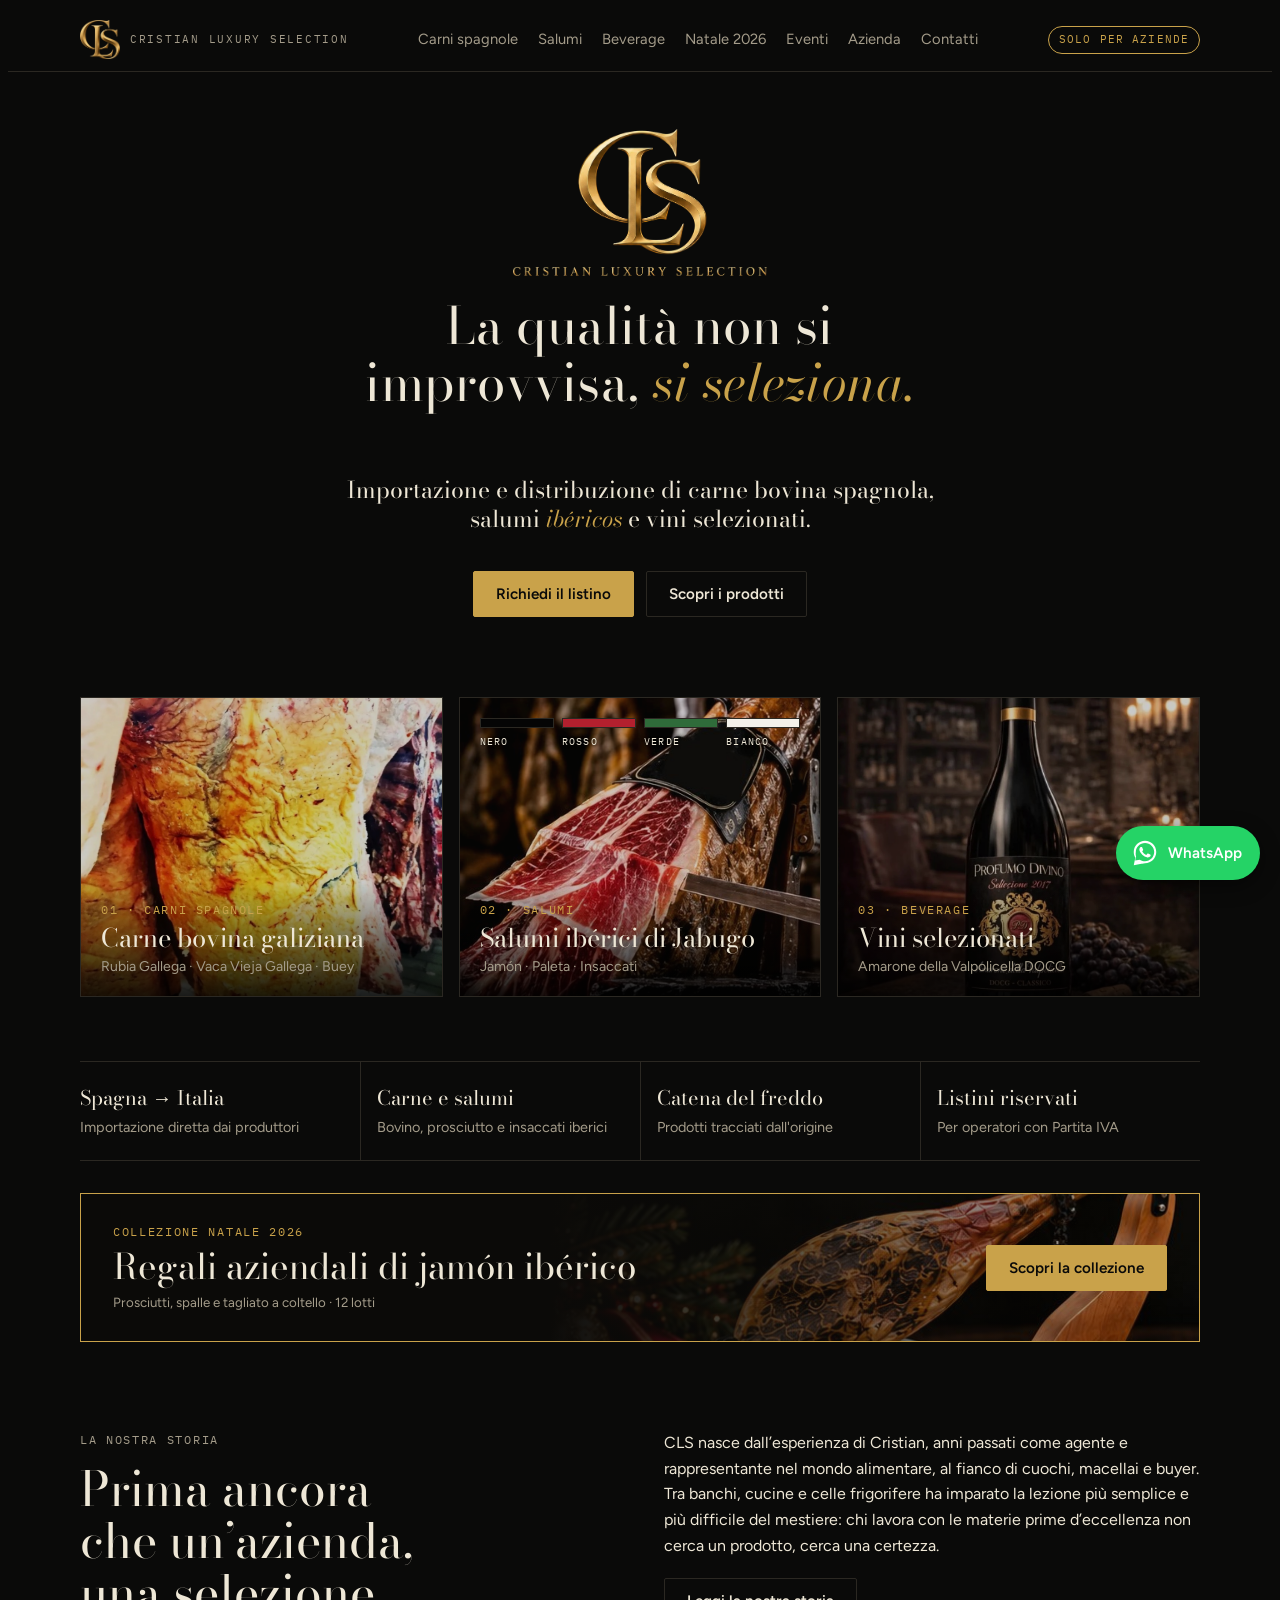
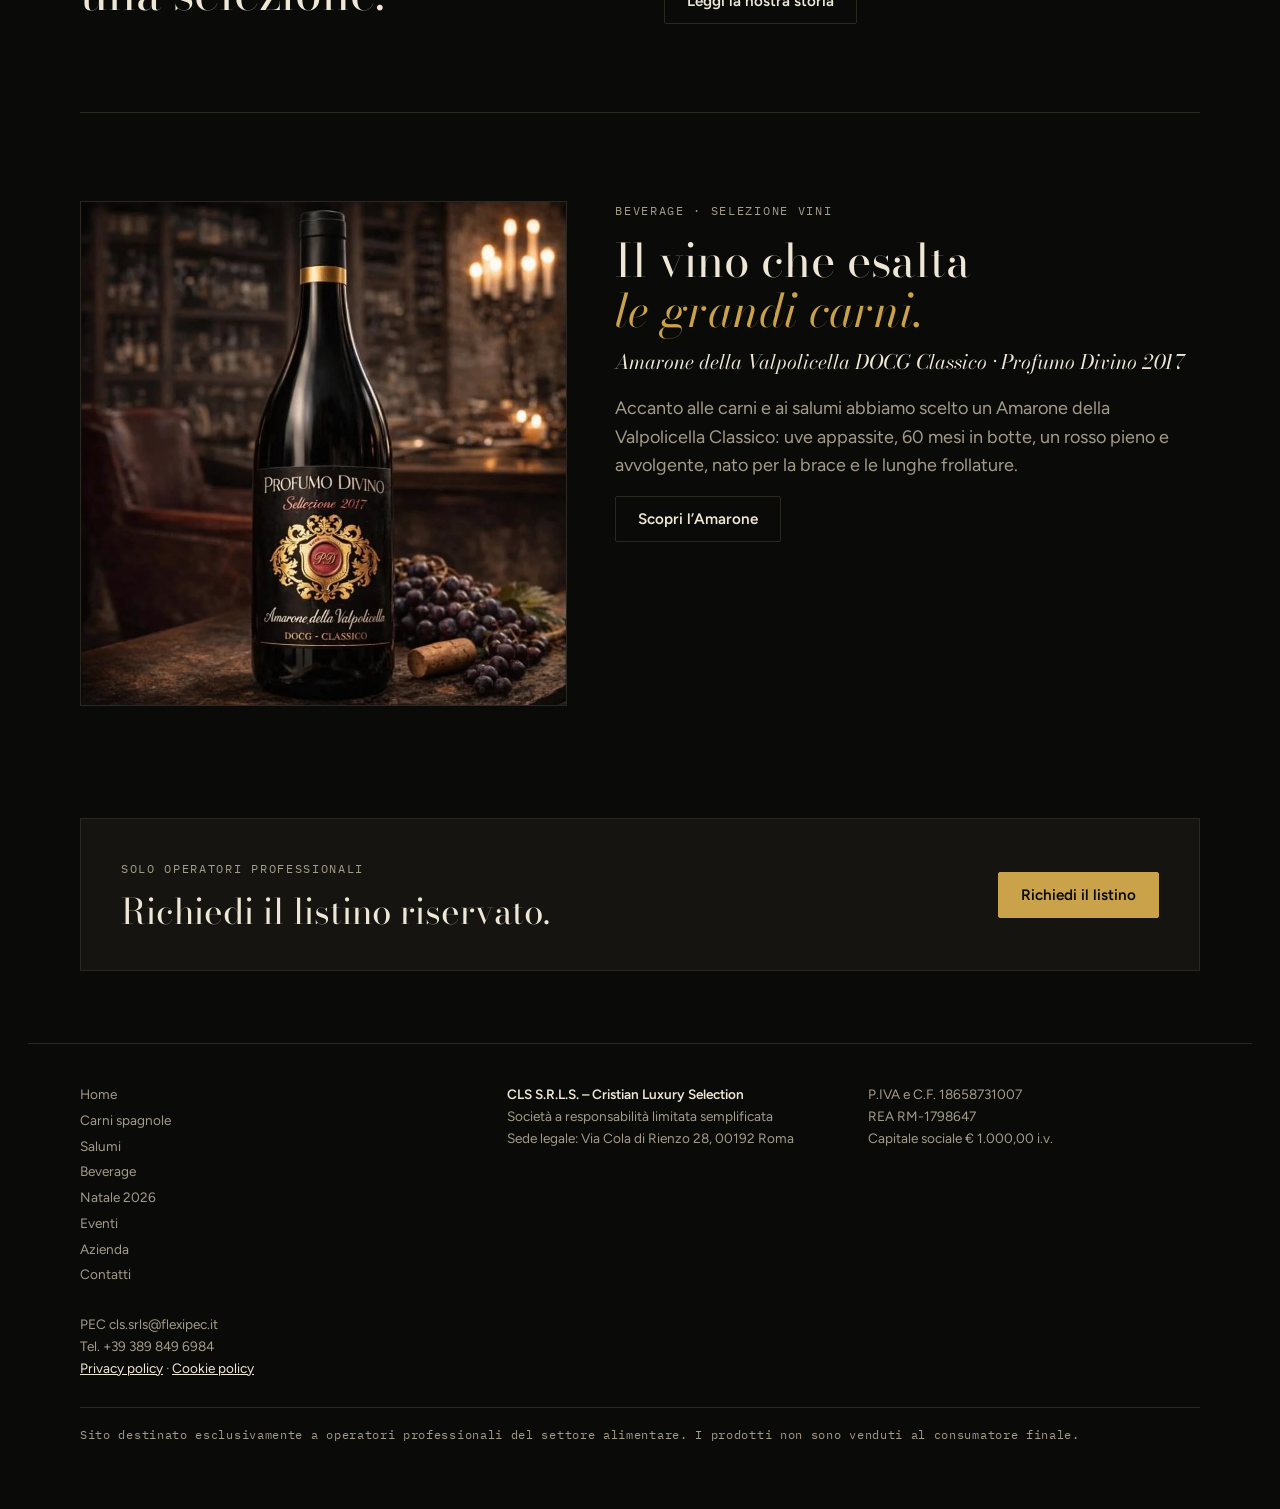
==== commit 82c9708d: "Nuova pagina Eventi nel menu con la brochure CLS Eventi (9 pagine)" ====
--- a/index.html
+++ b/index.html
@@ -26,7 +26,7 @@
   <div class="wrap">
     <a class="brand" href="index.html" aria-label="CLS Cristian Luxury Selection, home"><i class="logo" role="img" aria-label="Logo CLS" style="width:40px"></i><span>Cristian Luxury Selection</span></a>
     <nav class="menu" id="menu" aria-label="Sezioni">
-      <a href="carni-spagnole.html">Carni spagnole</a><a href="salumi-iberici.html">Salumi</a><a href="beverage.html">Beverage</a><a href="natale.html">Natale 2026</a><a href="azienda.html">Azienda</a><a href="contatti.html">Contatti</a>
+      <a href="carni-spagnole.html">Carni spagnole</a><a href="salumi-iberici.html">Salumi</a><a href="beverage.html">Beverage</a><a href="natale.html">Natale 2026</a><a href="eventi.html">Eventi</a><a href="azienda.html">Azienda</a><a href="contatti.html">Contatti</a>
     </nav>
     <span class="pill">Solo per aziende</span>
     <button class="menu-btn" type="button" aria-expanded="false" aria-controls="menu" aria-label="Apri il menu"><span></span><span></span><span></span></button>
@@ -109,7 +109,7 @@
 
 <footer>
   <div class="wrap">
-    <nav aria-label="Pagine del sito"><a href="index.html">Home</a><a href="carni-spagnole.html">Carni spagnole</a><a href="salumi-iberici.html">Salumi</a><a href="beverage.html">Beverage</a><a href="natale.html">Natale 2026</a><a href="azienda.html">Azienda</a><a href="contatti.html">Contatti</a></nav>
+    <nav aria-label="Pagine del sito"><a href="index.html">Home</a><a href="carni-spagnole.html">Carni spagnole</a><a href="salumi-iberici.html">Salumi</a><a href="beverage.html">Beverage</a><a href="natale.html">Natale 2026</a><a href="eventi.html">Eventi</a><a href="azienda.html">Azienda</a><a href="contatti.html">Contatti</a></nav>
     <div>
       <p><strong>CLS S.R.L.S. – Cristian Luxury Selection</strong><br>Società a responsabilità limitata semplificata<br>Sede legale: Via Cola di Rienzo 28, 00192 Roma</p>
     </div>
--- a/style.css
+++ b/style.css
@@ -343,6 +343,9 @@
 /* --- multipagina --- */
 .chapter h1.t{font-family:var(--f-display);font-weight:400;font-size:clamp(2.2rem,5vw,3.6rem);line-height:1;margin:0}
 nav.menu a[aria-current="page"]{color:var(--accent)}
+.ev-grid .xmas-lot img{aspect-ratio:4/3}
+@media (max-width:900px){.ev-grid{grid-template-columns:repeat(2,1fr)}}
+@media (max-width:560px){.ev-grid{grid-template-columns:1fr}}
 .crumbs{font-family:var(--f-mono);font-size:.72rem;letter-spacing:.1em;text-transform:uppercase;color:var(--muted);padding-top:28px}
 .crumbs a{color:var(--muted);text-decoration:none}.crumbs a:hover{color:var(--ink)}
 .crumbs span{margin:0 8px;color:var(--line)}
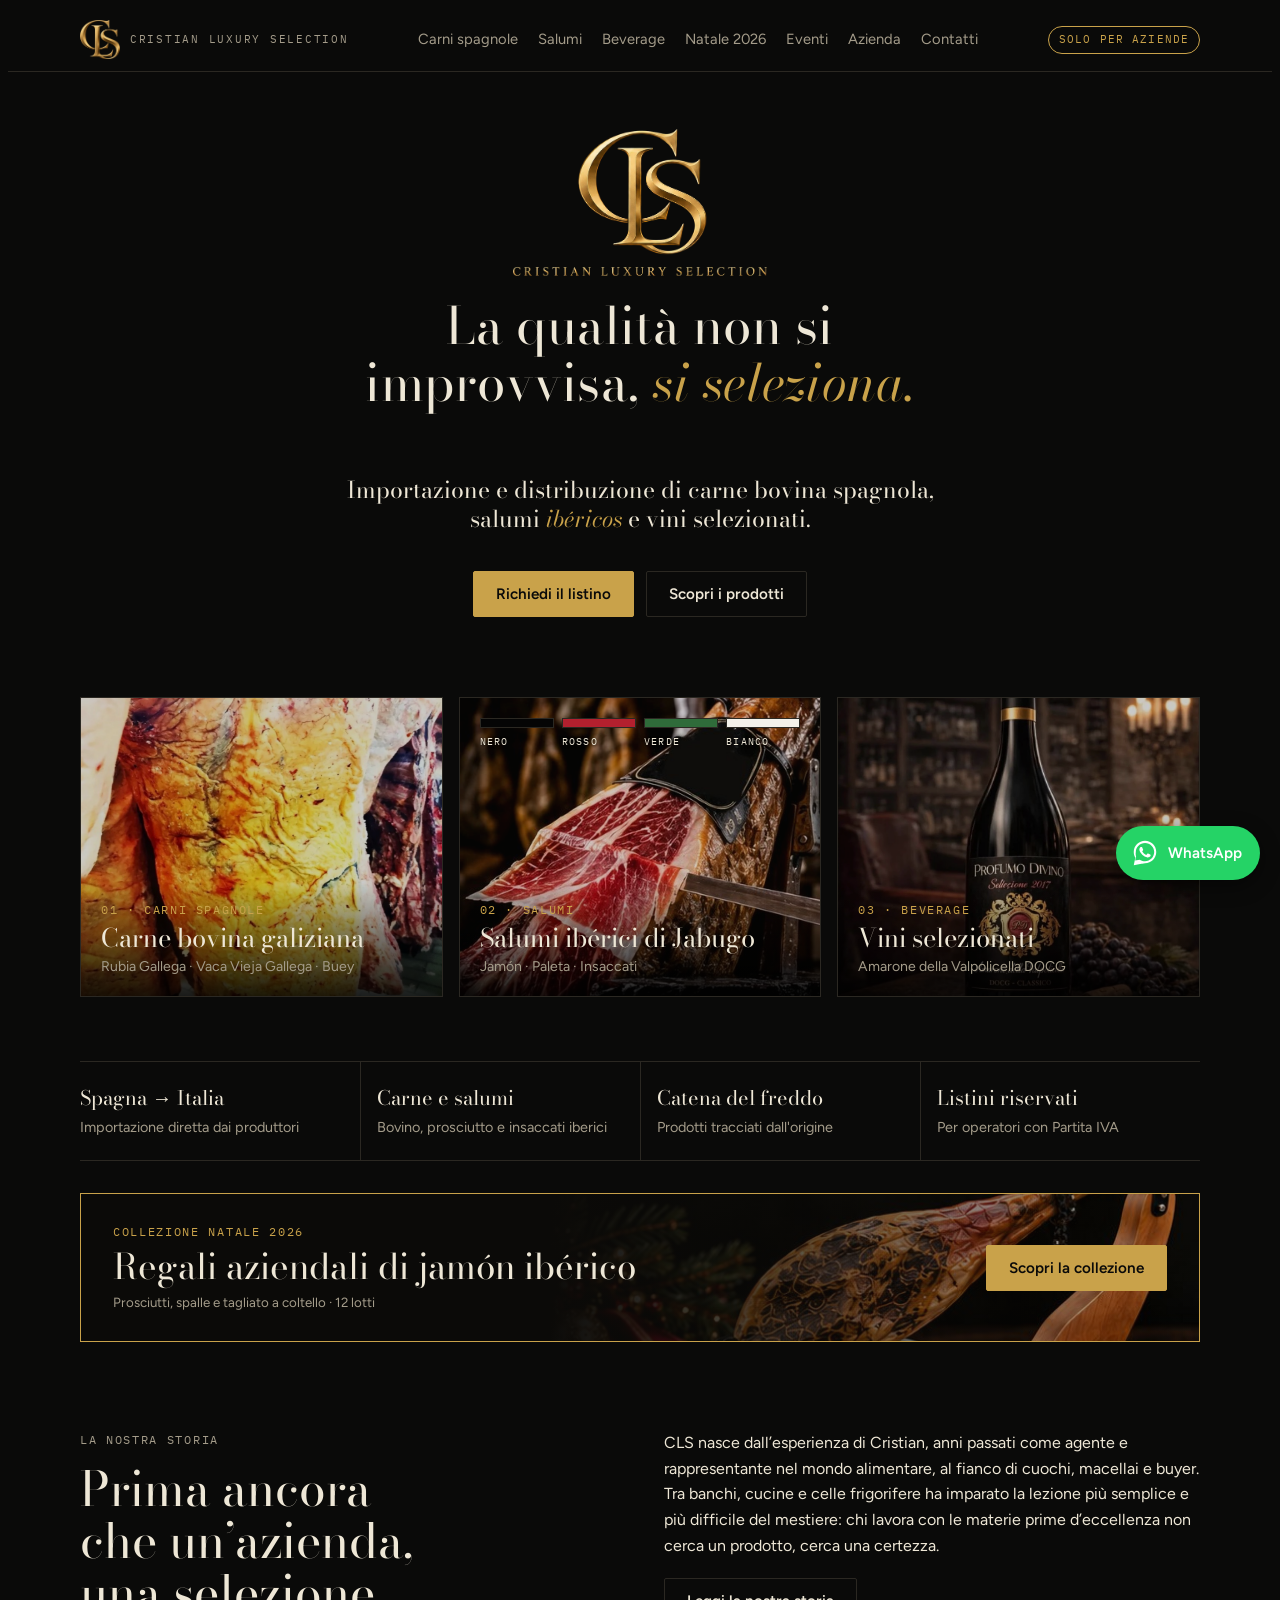
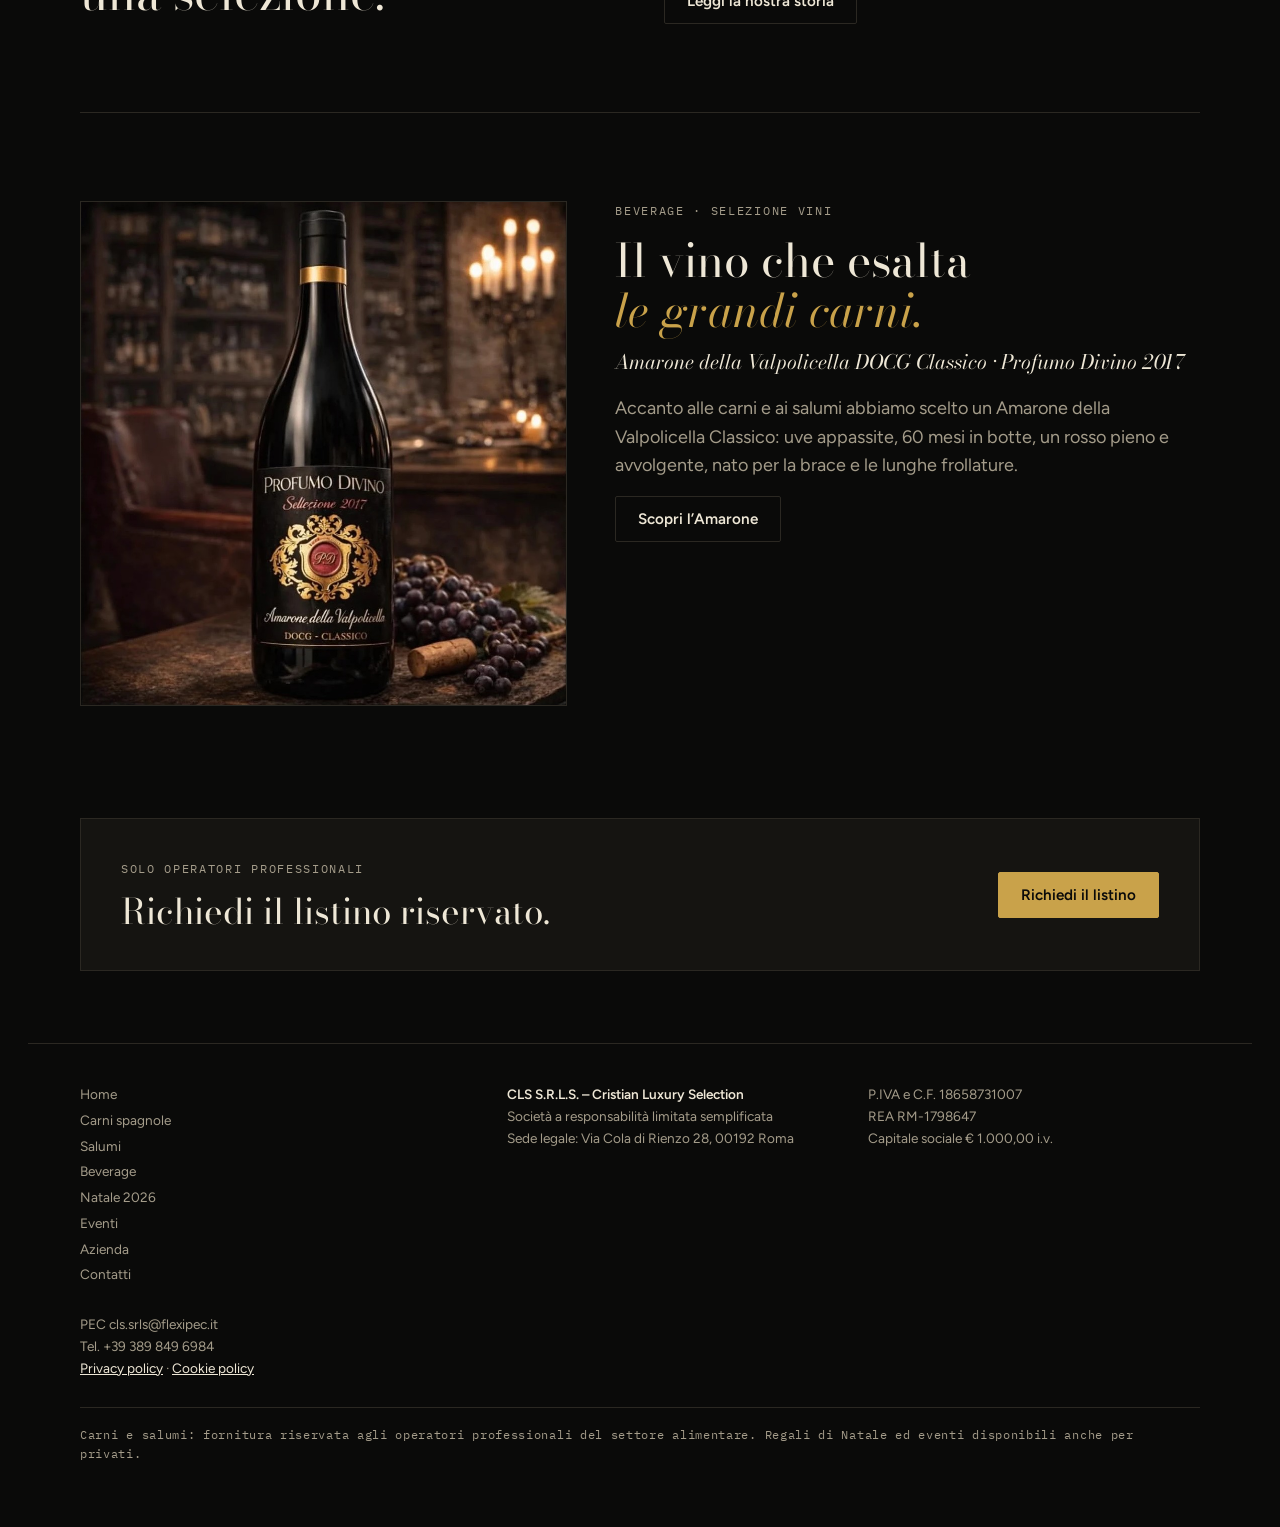
==== commit f8a531d3: "Footer: regali di Natale ed eventi anche per privati" ====
--- a/index.html
+++ b/index.html
@@ -119,7 +119,7 @@
     <div>
       <p>PEC cls.srls@flexipec.it<br>Tel. +39 389 849 6984<br><a href="privacy-policy.html">Privacy policy</a> · <a href="cookie-policy.html">Cookie policy</a></p>
     </div>
-    <p class="b2b">Sito destinato esclusivamente a operatori professionali del settore alimentare. I prodotti non sono venduti al consumatore finale.</p>
+    <p class="b2b">Carni e salumi: fornitura riservata agli operatori professionali del settore alimentare. Regali di Natale ed eventi disponibili anche per privati.</p>
   </div>
 </footer>
 <a class="wa-float" href="https://wa.me/393898496984?text=Buongiorno%2C%20vorrei%20informazioni%20sui%20prodotti%20CLS." target="_blank" rel="noopener" aria-label="Scrivici su WhatsApp"><svg viewBox="0 0 32 32" width="30" height="30" aria-hidden="true"><path fill="#fff" d="M16.04 3C9.4 3 4 8.38 4 15c0 2.12.56 4.18 1.62 6L4 29l8.2-1.6A12.1 12.1 0 0 0 16.04 27C22.68 27 28 21.62 28 15S22.68 3 16.04 3zm0 21.8c-1.86 0-3.68-.5-5.27-1.45l-.38-.22-4.86.95.98-4.72-.25-.4A9.7 9.7 0 0 1 6.2 15c0-5.4 4.42-9.8 9.84-9.8 5.4 0 9.76 4.4 9.76 9.8s-4.36 9.8-9.76 9.8zm5.4-7.33c-.3-.15-1.75-.86-2.02-.96-.27-.1-.47-.15-.67.15-.2.3-.77.96-.94 1.16-.17.2-.35.22-.64.07-.3-.15-1.25-.46-2.38-1.47-.88-.78-1.47-1.75-1.64-2.05-.17-.3-.02-.46.13-.6.13-.14.3-.35.44-.52.15-.18.2-.3.3-.5.1-.2.05-.37-.03-.52-.07-.15-.67-1.6-.92-2.2-.24-.57-.48-.5-.67-.5h-.57c-.2 0-.52.08-.79.37-.27.3-1.04 1.01-1.04 2.47 0 1.45 1.06 2.86 1.21 3.06.15.2 2.09 3.18 5.06 4.46.71.3 1.26.49 1.69.62.71.23 1.36.2 1.87.12.57-.09 1.75-.71 2-1.4.25-.69.25-1.28.17-1.4-.07-.13-.27-.2-.57-.35z"/></svg><span>WhatsApp</span></a>
--- a/style.css
+++ b/style.css
@@ -229,6 +229,7 @@
 .xmas-gh h3{font-size:clamp(1.5rem,2.6vw,2rem)}
 .xmas-gh span{font-family:var(--f-mono);font-size:.72rem;letter-spacing:.14em;text-transform:uppercase;color:var(--muted)}
 .xmas-grid{display:grid;grid-template-columns:repeat(4,1fr);gap:16px}
+.xmas-pages{display:grid;gap:18px;margin-top:28px}.xmas-page{margin:0;border:1px solid var(--line);background:#000}.xmas-page img{width:100%;height:auto;display:block}
 .xmas-lot{display:flex;flex-direction:column;border:1px solid var(--line);background:var(--surface);min-width:0}
 .xmas-lot img{width:100%;height:auto;aspect-ratio:640/300;object-fit:cover;display:block}
 .xmas-body{padding:16px 16px 18px;display:flex;flex-direction:column;gap:8px;flex:1}
@@ -344,6 +345,9 @@
 .chapter h1.t{font-family:var(--f-display);font-weight:400;font-size:clamp(2.2rem,5vw,3.6rem);line-height:1;margin:0}
 nav.menu a[aria-current="page"]{color:var(--accent)}
 .ev-grid .xmas-lot img{aspect-ratio:4/3}
+.ev-intro{display:grid;grid-template-columns:minmax(0,5fr) minmax(0,7fr);gap:44px;align-items:center;margin-bottom:36px}
+.ev-foto{margin:0;border:1px solid var(--line)}.ev-foto img{width:100%;height:auto;max-height:640px;object-fit:cover;object-position:50% 40%;display:block}
+@media (max-width:760px){.ev-intro{grid-template-columns:1fr;gap:24px}}
 @media (max-width:900px){.ev-grid{grid-template-columns:repeat(2,1fr)}}
 @media (max-width:560px){.ev-grid{grid-template-columns:1fr}}
 .crumbs{font-family:var(--f-mono);font-size:.72rem;letter-spacing:.1em;text-transform:uppercase;color:var(--muted);padding-top:28px}
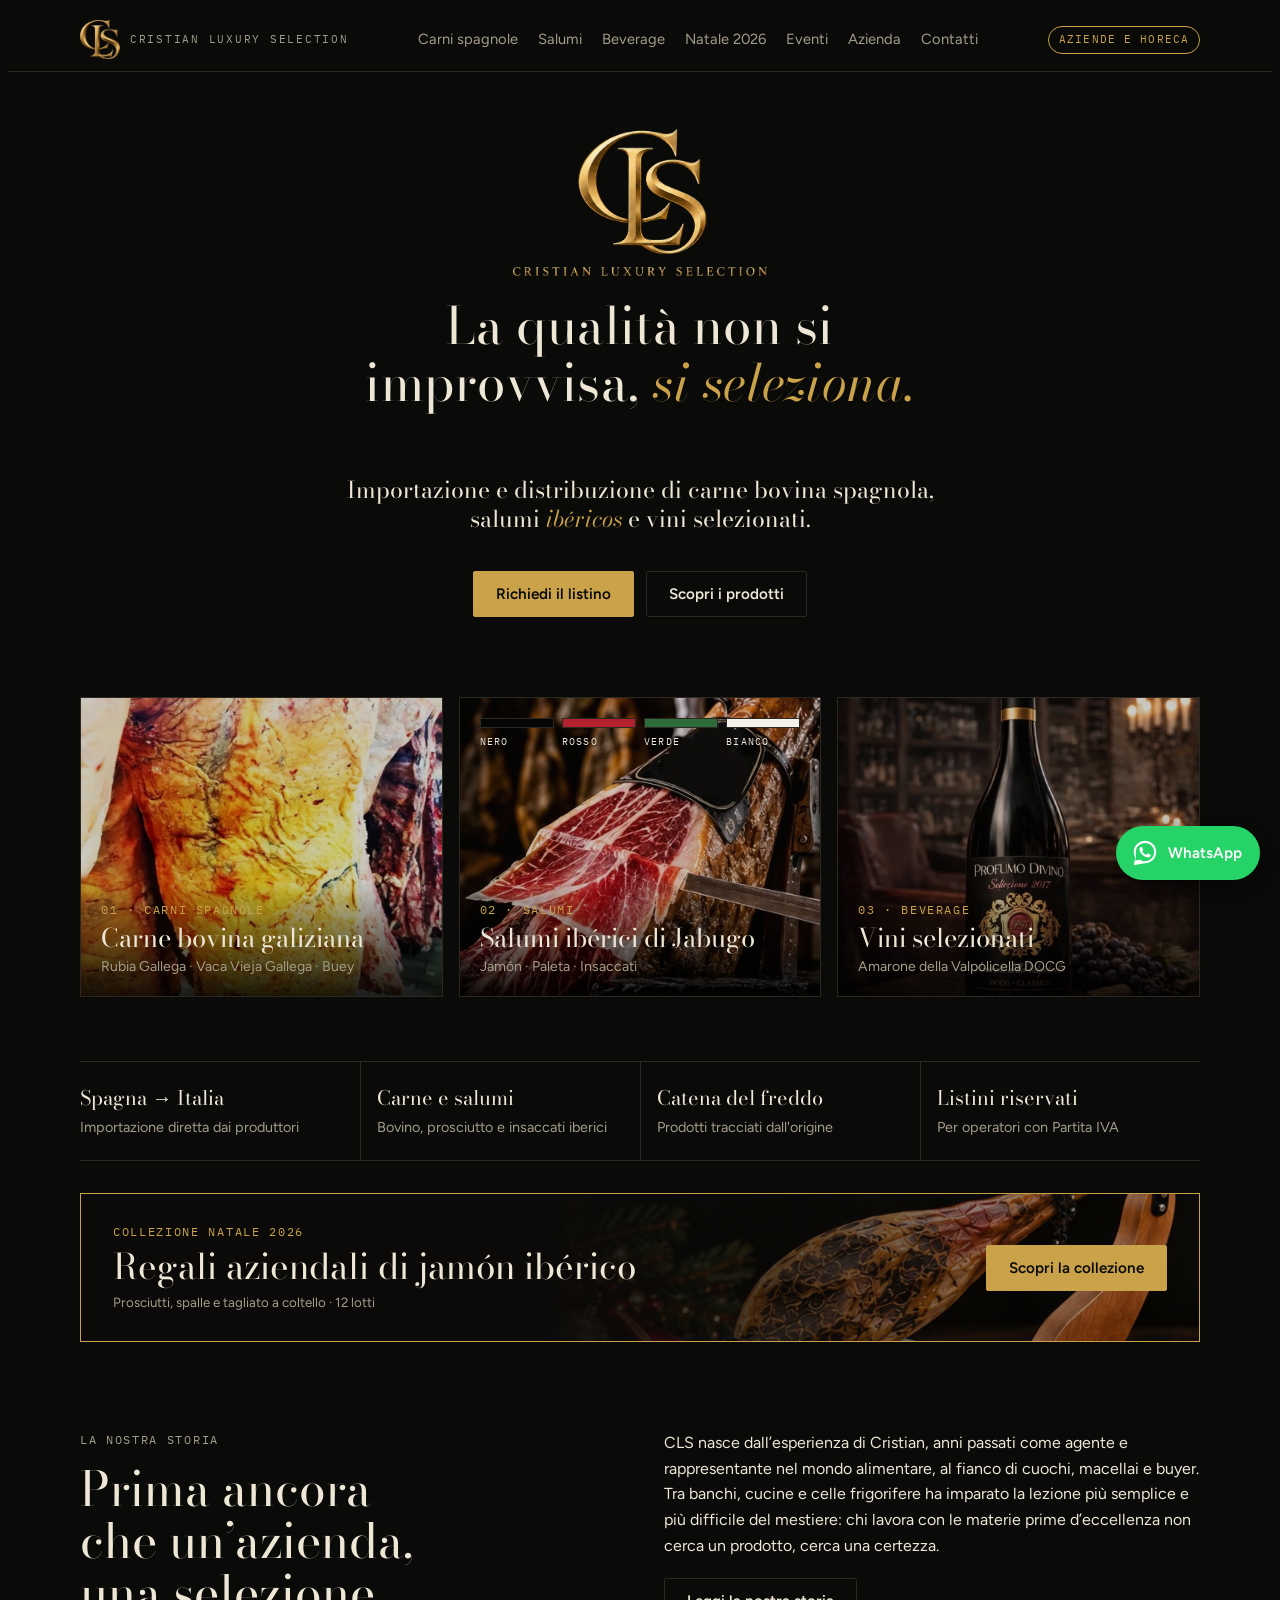
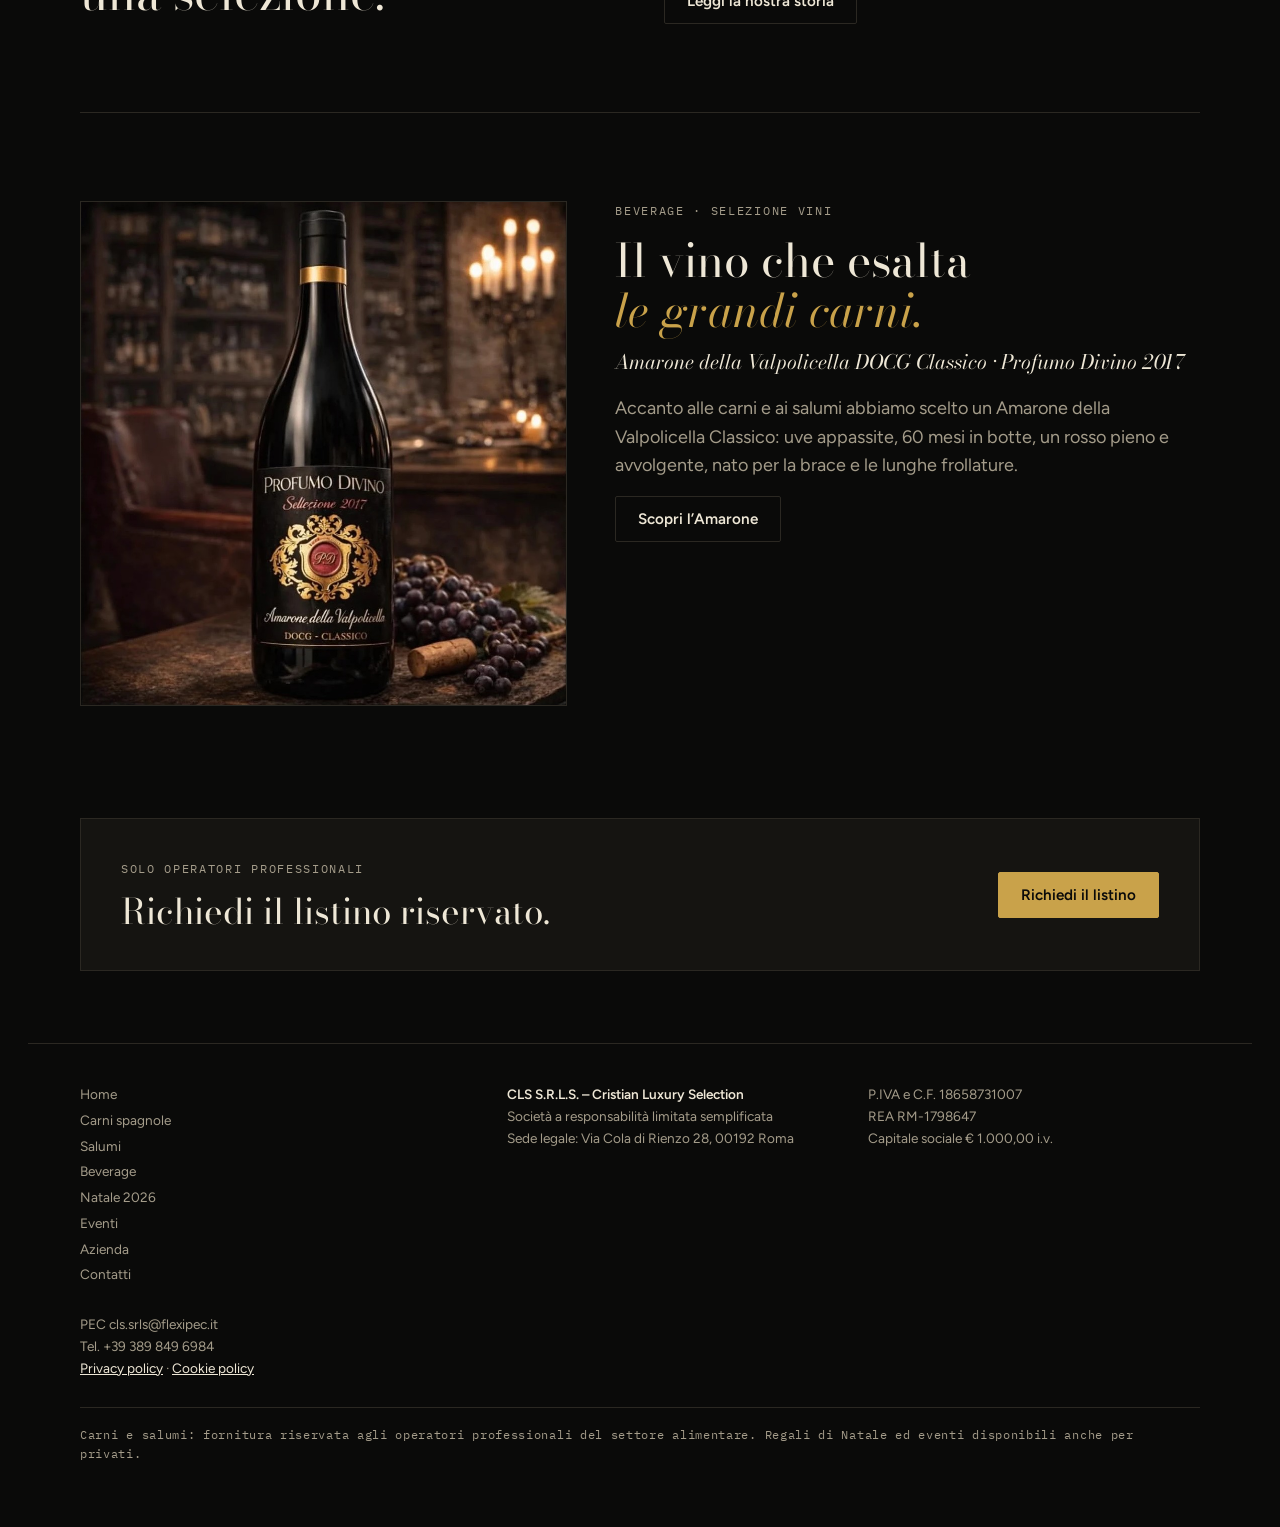
==== commit ec09b1a8: "Bollino in alto: Aziende e Horeca" ====
--- a/index.html
+++ b/index.html
@@ -28,7 +28,7 @@
     <nav class="menu" id="menu" aria-label="Sezioni">
       <a href="carni-spagnole.html">Carni spagnole</a><a href="salumi-iberici.html">Salumi</a><a href="beverage.html">Beverage</a><a href="natale.html">Natale 2026</a><a href="eventi.html">Eventi</a><a href="azienda.html">Azienda</a><a href="contatti.html">Contatti</a>
     </nav>
-    <span class="pill">Solo per aziende</span>
+    <span class="pill">Aziende e Horeca</span>
     <button class="menu-btn" type="button" aria-expanded="false" aria-controls="menu" aria-label="Apri il menu"><span></span><span></span><span></span></button>
   </div>
 </header>
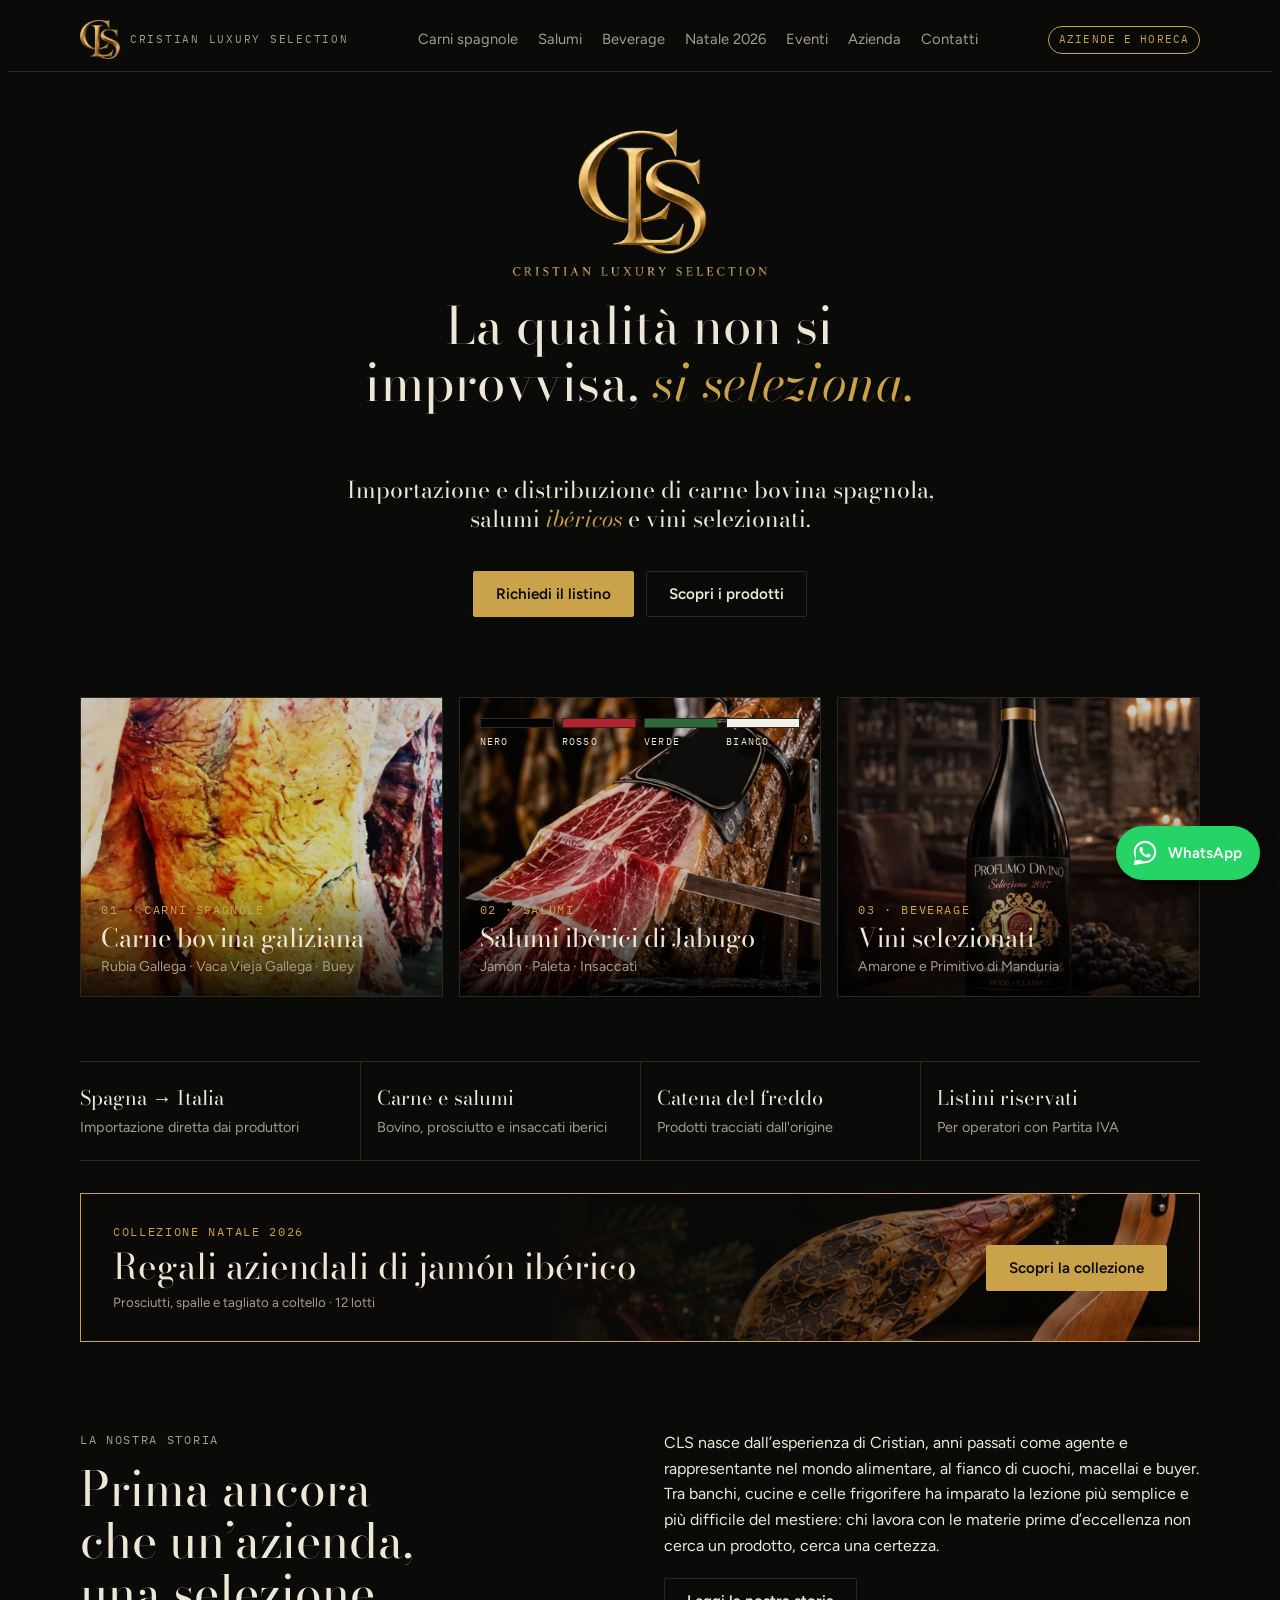
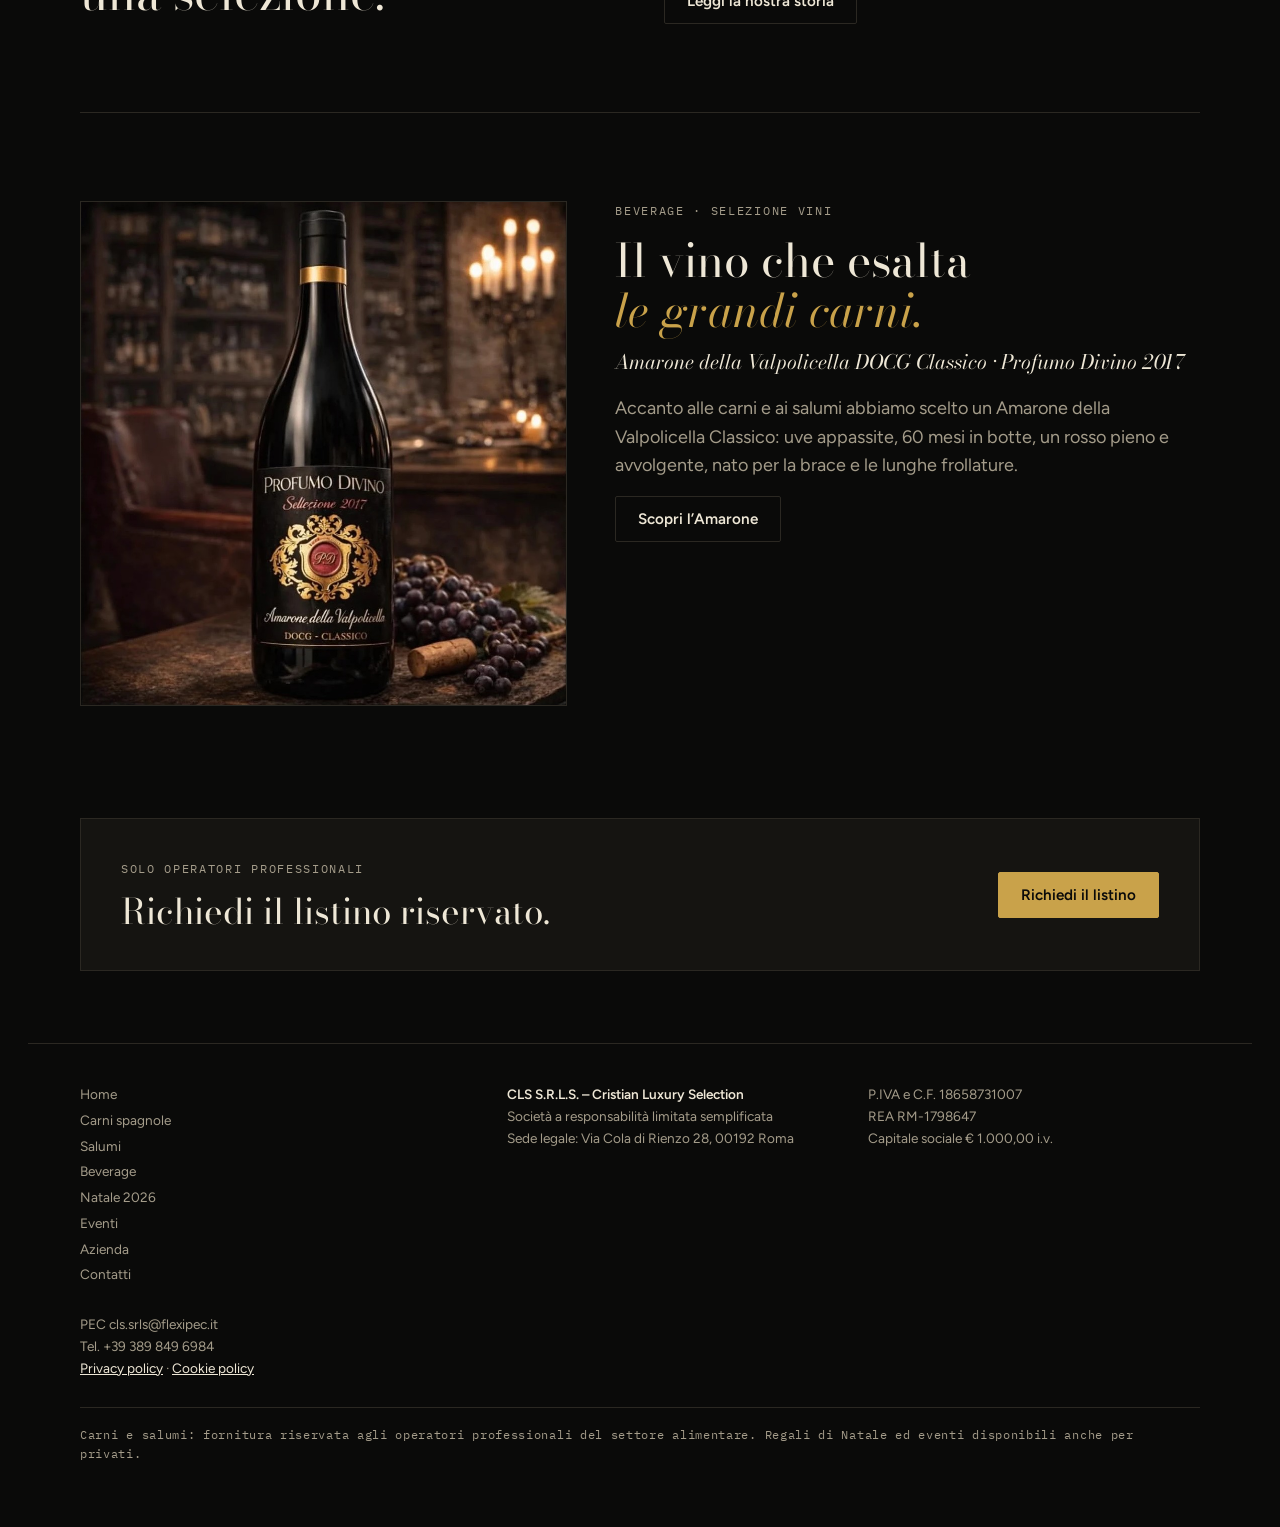
==== commit 4ccae0b7: "Beverage: aggiunto Primitivo di Manduria Crocevia Riserva 2017" ====
--- a/index.html
+++ b/index.html
@@ -58,7 +58,7 @@
       </a>
       <a class="door" href="beverage.html">
         <img src="img/decorativa-0f06.jpg" alt="" aria-hidden="true">
-        <span class="door-txt"><span class="num">03 · Beverage</span><b>Vini selezionati</b><small>Amarone della Valpolicella DOCG</small></span>
+        <span class="door-txt"><span class="num">03 · Beverage</span><b>Vini selezionati</b><small>Amarone e Primitivo di Manduria</small></span>
       </a>
     </div>
   </section>
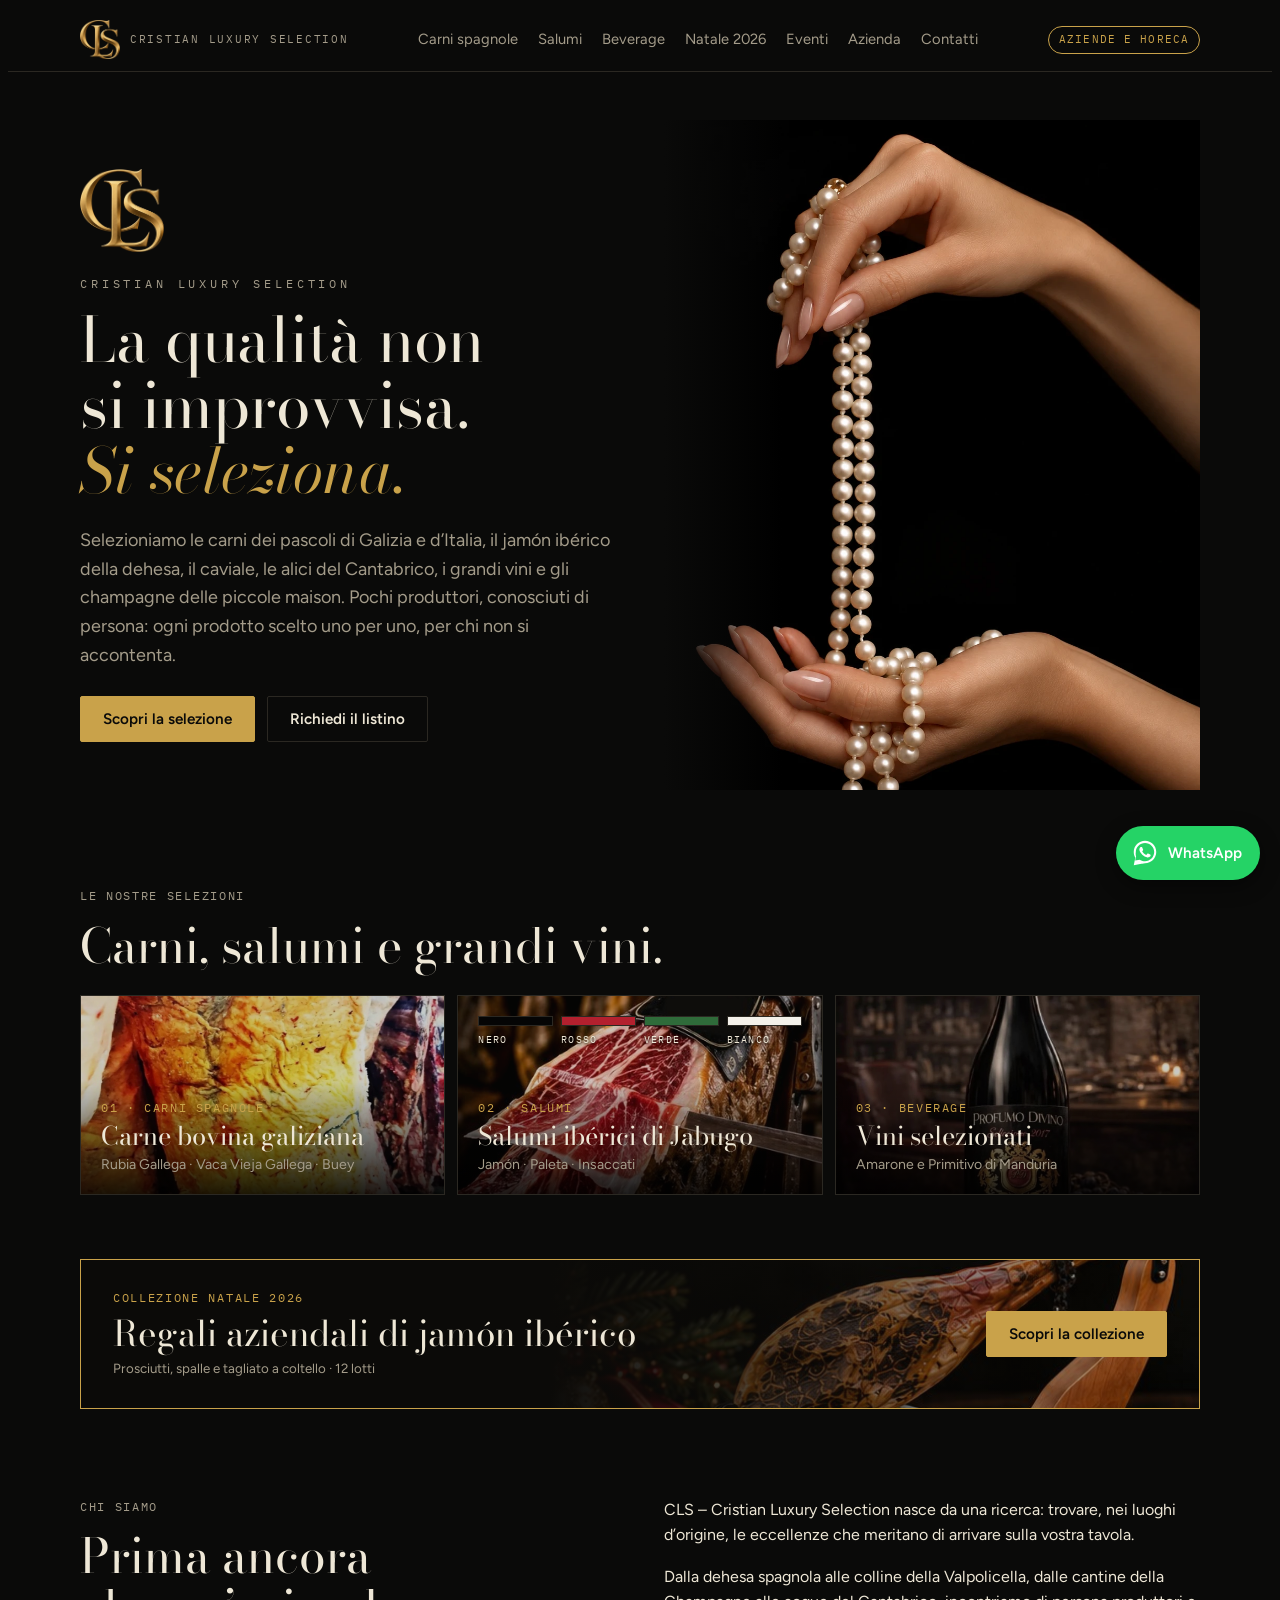
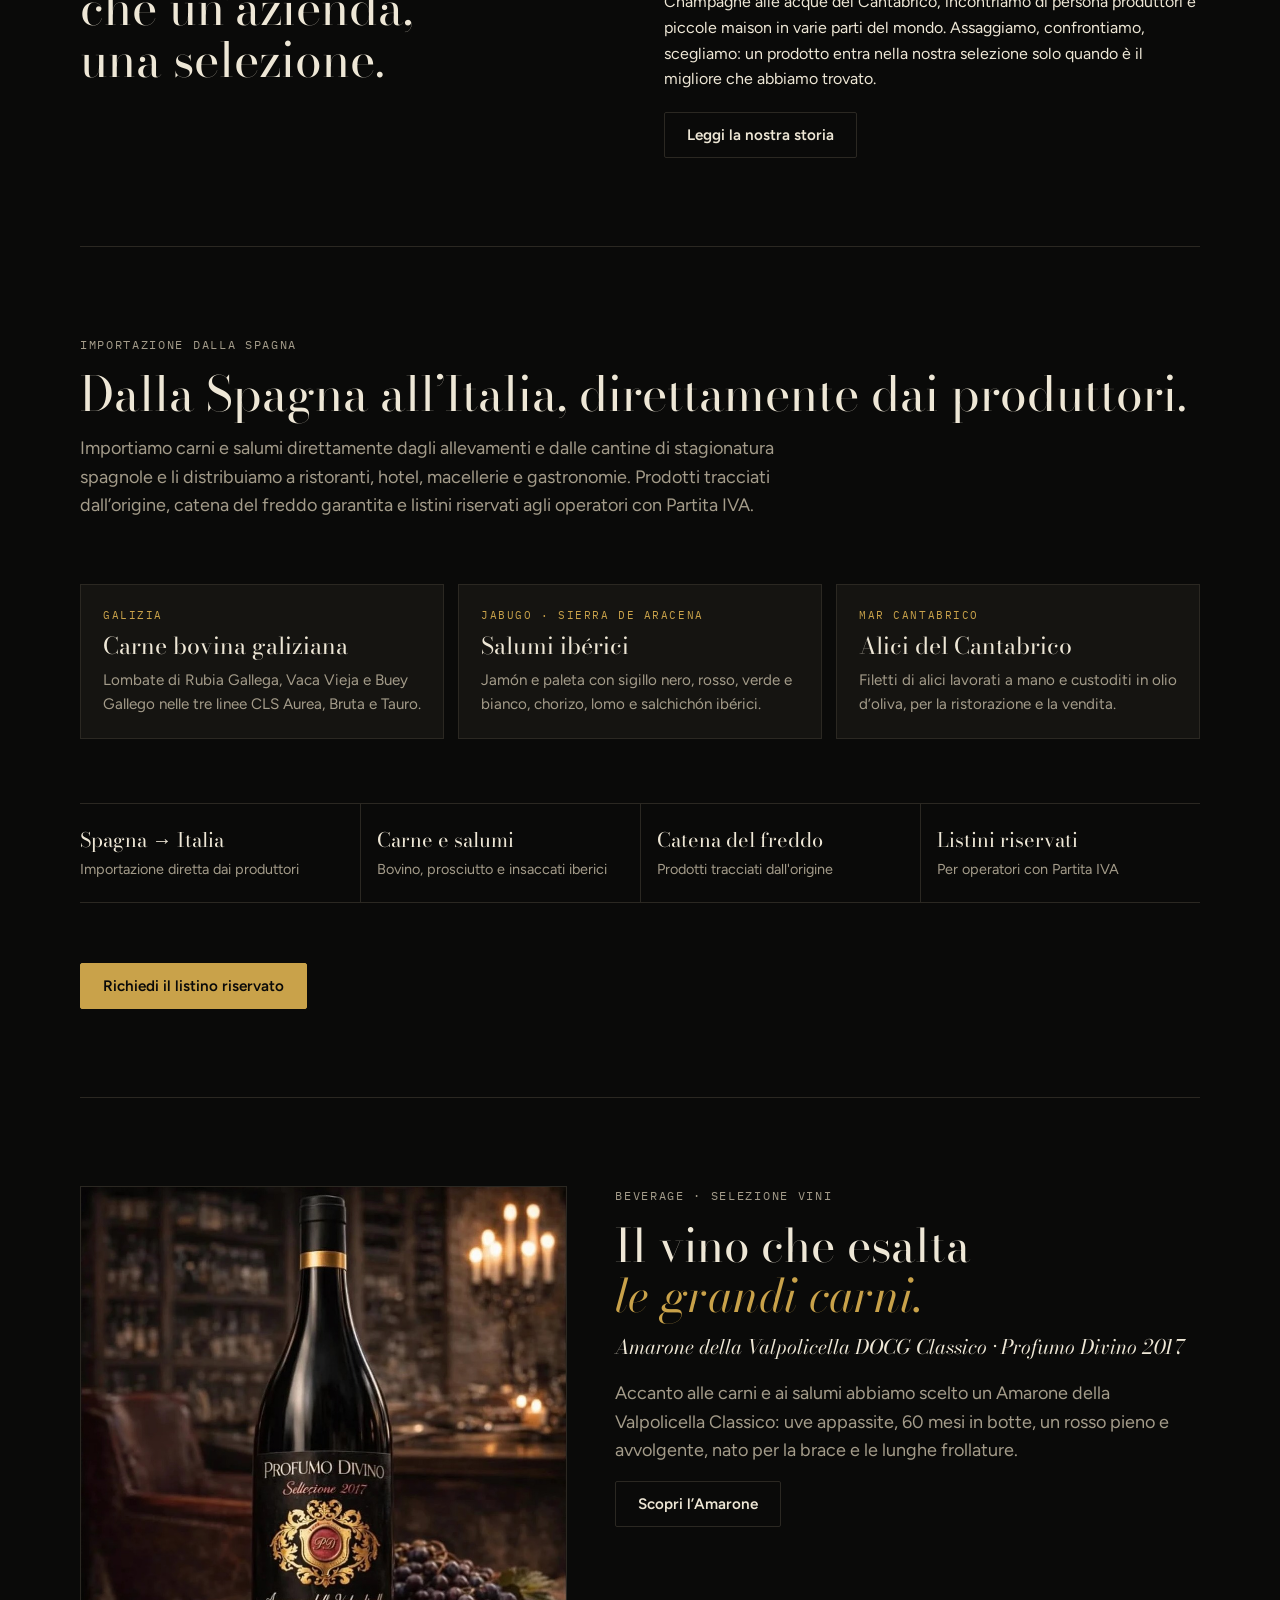
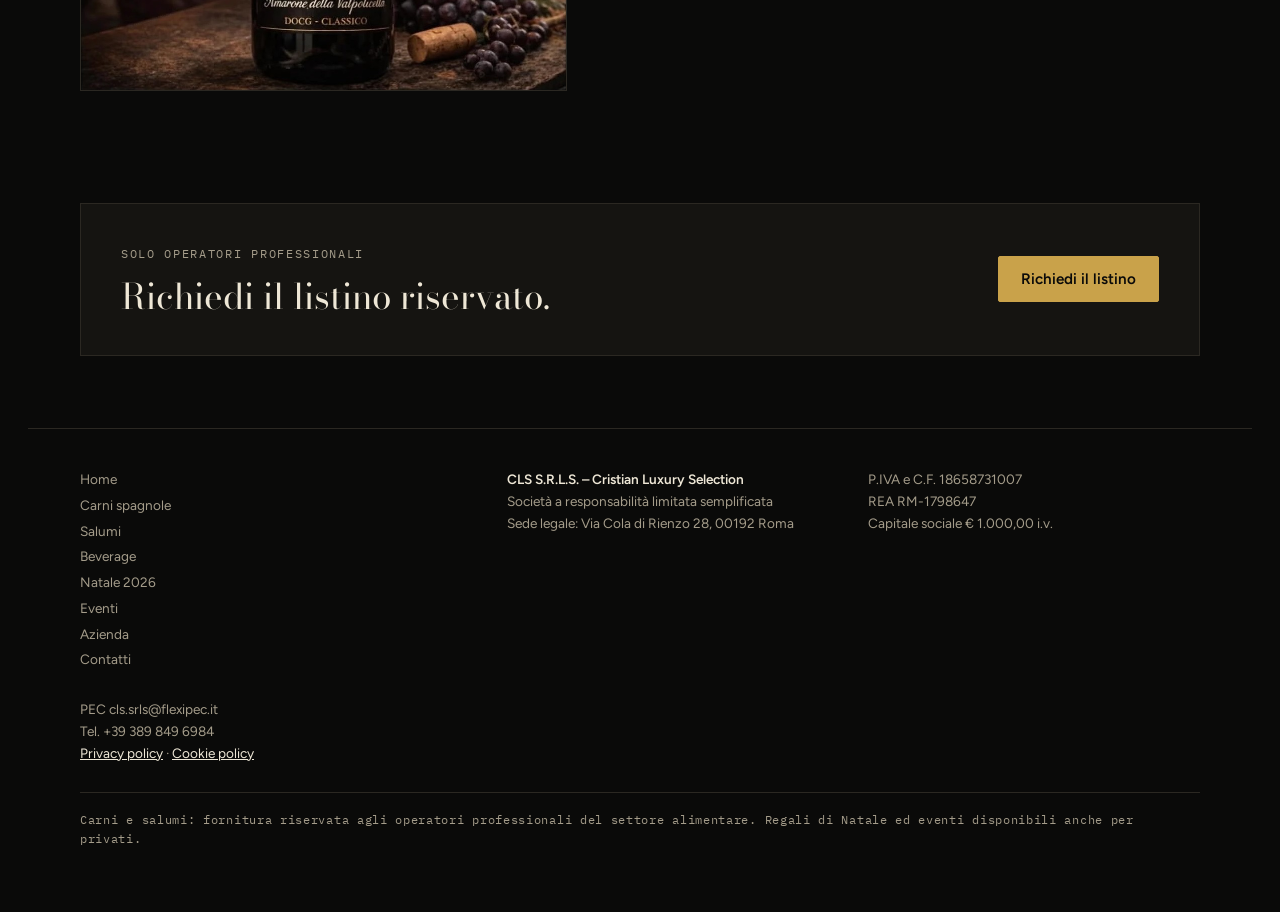
==== commit 7d8c3ac5: "Nuova home: mano con le perle, chi siamo, importazione dalla Spagna" ====
--- a/index.html
+++ b/index.html
@@ -35,16 +35,19 @@
 <script>(function(){var h=document.querySelector('header.top'),b=h.querySelector('.menu-btn');b.addEventListener('click',function(){var o=h.classList.toggle('open');b.setAttribute('aria-expanded',o);b.setAttribute('aria-label',o?'Chiudi il menu':'Apri il menu')});})();</script>
 
 <main class="wrap">
-  <section class="hero">
+  <section class="perle-hero">
     <div>
-      <i class="lockup" role="img" aria-label="CLS Cristian Luxury Selection" style="width:clamp(180px,22vw,270px)"></i>
-      <h1>La qualità non si improvvisa, <em>si seleziona.</em></h1>
-      <p class="hero-sub">Importazione e distribuzione di carne bovina spagnola, salumi <em>ibéricos</em> e vini selezionati.</p>
-      <div class="cta-row">
-        <a class="btn primary" href="contatti.html">Richiedi il listino</a>
-        <a class="btn ghost" href="carni-spagnole.html">Scopri i prodotti</a>
-      </div>
+      <img class="logo-big" src="img/logo-cls-cristian-luxury-selection-0d63.png" alt="Logo CLS Cristian Luxury Selection" width="84" height="84">
+      <p class="eyebrow">Cristian Luxury Selection</p>
+      <h1>La qualità non si improvvisa. <em>Si seleziona.</em></h1>
+      <p class="lead">Selezioniamo le carni dei pascoli di Galizia e d’Italia, il jamón ibérico della dehesa, il caviale, le alici del Cantabrico, i grandi vini e gli champagne delle piccole maison. Pochi produttori, conosciuti di persona: ogni prodotto scelto uno per uno, per chi non si accontenta.</p>
+      <div class="cta-row" style="margin-top:26px"><a class="btn primary" href="#selezioni">Scopri la selezione</a><a class="btn ghost" href="contatti.html">Richiedi il listino</a></div>
     </div>
+    <figure><img src="img/due-mani-eleganti-che-sostengono-un-filo-di-perle-su-fondo-n-10d2.webp" alt="Due mani eleganti che sostengono un filo di perle su fondo nero" width="1024" height="1536"></figure>
+  </section>
+
+  <section class="block selezioni" id="selezioni">
+    <div class="head"><p class="eyebrow">Le nostre selezioni</p><h2>Carni, salumi e grandi vini.</h2></div>
     <div class="doors">
       <a class="door" href="carni-spagnole.html">
         <img src="img/decorativa-a6fd.jpg" alt="" aria-hidden="true">
@@ -63,12 +66,6 @@
     </div>
   </section>
 
-  <div class="facts" data-v="3">
-    <div><strong>Spagna → Italia</strong><span>Importazione diretta dai produttori</span></div>
-    <div><strong>Carne e salumi</strong><span>Bovino, prosciutto e insaccati iberici</span></div>
-    <div><strong>Catena del freddo</strong><span>Prodotti tracciati dall'origine</span></div>
-    <div><strong>Listini riservati</strong><span>Per operatori con Partita IVA</span></div>
-  </div>
 
   <a class="xmas-band" href="natale.html">
     <img src="img/decorativa-16a7.jpg" alt="" aria-hidden="true">
@@ -79,15 +76,37 @@
   <section class="block" id="chi-siamo">
     <div class="two">
       <div class="head">
-        <p class="eyebrow">La nostra storia</p>
+        <p class="eyebrow">Chi siamo</p>
         <h2>Prima ancora che un’azienda, una selezione.</h2>
       </div>
       <div>
-        <p>CLS nasce dall’esperienza di Cristian, anni passati come agente e rappresentante nel mondo alimentare, al fianco di cuochi, macellai e buyer. Tra banchi, cucine e celle frigorifere ha imparato la lezione più semplice e più difficile del mestiere: chi lavora con le materie prime d’eccellenza non cerca un prodotto, cerca una certezza.</p>
+        <p>CLS – Cristian Luxury Selection nasce da una ricerca: trovare, nei luoghi d’origine, le eccellenze che meritano di arrivare sulla vostra tavola.</p>
+        <p>Dalla dehesa spagnola alle colline della Valpolicella, dalle cantine della Champagne alle acque del Cantabrico, incontriamo di persona produttori e piccole maison in varie parti del mondo. Assaggiamo, confrontiamo, scegliamo: un prodotto entra nella nostra selezione solo quando è il migliore che abbiamo trovato.</p>
         <div class="cta-row" style="margin-top:20px"><a class="btn ghost" href="azienda.html">Leggi la nostra storia</a></div>
       </div>
     </div>
   </section>
+
+  <section class="block" id="importazione">
+    <div class="head">
+      <p class="eyebrow">Importazione dalla Spagna</p>
+      <h2>Dalla Spagna all’Italia, direttamente dai produttori.</h2>
+      <p class="lead">Importiamo carni e salumi direttamente dagli allevamenti e dalle cantine di stagionatura spagnole e li distribuiamo a ristoranti, hotel, macellerie e gastronomie. Prodotti tracciati dall’origine, catena del freddo garantita e listini riservati agli operatori con Partita IVA.</p>
+    </div>
+    <div class="import-grid">
+      <a href="carni-spagnole.html"><small>Galizia</small><b>Carne bovina galiziana</b><span>Lombate di Rubia Gallega, Vaca Vieja e Buey Gallego nelle tre linee CLS Aurea, Bruta e Tauro.</span></a>
+      <a href="salumi-iberici.html"><small>Jabugo · Sierra de Aracena</small><b>Salumi ibérici</b><span>Jamón e paleta con sigillo nero, rosso, verde e bianco, chorizo, lomo e salchichón ibérici.</span></a>
+      <a href="contatti.html"><small>Mar Cantabrico</small><b>Alici del Cantabrico</b><span>Filetti di alici lavorati a mano e custoditi in olio d’oliva, per la ristorazione e la vendita.</span></a>
+    </div>
+  <div class="facts" data-v="3">
+    <div><strong>Spagna → Italia</strong><span>Importazione diretta dai produttori</span></div>
+    <div><strong>Carne e salumi</strong><span>Bovino, prosciutto e insaccati iberici</span></div>
+    <div><strong>Catena del freddo</strong><span>Prodotti tracciati dall'origine</span></div>
+    <div><strong>Listini riservati</strong><span>Per operatori con Partita IVA</span></div>
+  </div>
+    <div class="cta-row" style="margin-top:24px"><a class="btn primary" href="contatti.html">Richiedi il listino riservato</a></div>
+  </section>
+
 
   <section class="block" id="beverage-home">
     <div class="wine wine-home">
--- a/style.css
+++ b/style.css
@@ -389,3 +389,25 @@
 .legal a,footer a{color:var(--ink)}
 footer nav{display:flex;flex-direction:column;gap:4px}
 footer nav a{color:var(--muted);text-decoration:none}footer nav a:hover{color:var(--ink)}
+/* 2/11/2026 Cristian: home con la mano e le perle (img/home-perle) + chi siamo + importazione dalla Spagna */
+.perle-hero{display:grid;grid-template-columns:minmax(0,1fr) minmax(0,1fr);gap:48px;align-items:center;padding-block:48px 56px}
+.perle-hero .logo-big{display:block;width:84px;height:auto;margin-bottom:22px}
+.perle-hero .eyebrow{letter-spacing:.32em}
+.perle-hero h1{font-family:var(--f-display);font-weight:400;font-size:clamp(2.3rem,5vw,3.9rem);line-height:1.05;margin:14px 0 22px}
+.perle-hero h1 em{color:var(--accent)}
+.perle-hero p.lead{max-width:34em}
+.perle-hero figure{margin:0;position:relative;aspect-ratio:4/5;overflow:hidden;background:#000}
+.perle-hero figure img{width:100%;height:100%;object-fit:cover;object-position:50% 45%;display:block}
+.perle-hero figure::after{content:"";position:absolute;inset:0;background:linear-gradient(90deg,var(--bg) 0%,rgba(10,10,9,0) 22%)}
+@media (max-width:860px){.perle-hero{grid-template-columns:1fr;gap:28px;padding-block:28px 40px}.perle-hero figure{aspect-ratio:3/4;max-height:520px}.perle-hero figure::after{display:none}}
+.selezioni .doors{display:grid;grid-template-columns:repeat(3,1fr);gap:12px}
+@media (max-width:860px){.selezioni .doors{grid-template-columns:1fr}}
+.import-grid{display:grid;grid-template-columns:repeat(3,1fr);gap:14px;margin:28px 0}
+.import-grid a{border:1px solid var(--line);background:var(--surface);padding:22px;text-decoration:none;display:flex;flex-direction:column;gap:8px;color:var(--ink)}
+.import-grid a:hover{border-color:var(--accent)}
+.import-grid small{font-family:var(--f-mono);font-size:.7rem;letter-spacing:.14em;text-transform:uppercase;color:var(--accent)}
+.import-grid b{font-family:var(--f-display);font-weight:400;font-size:1.45rem;line-height:1.15}
+.import-grid span{color:var(--muted);font-size:.95rem}
+@media (max-width:860px){.import-grid{grid-template-columns:1fr}}
+.block.selezioni{padding-block:40px 32px;gap:24px}
+.selezioni .doors{grid-template-rows:none;grid-auto-rows:auto;height:auto;min-height:0;align-content:start}
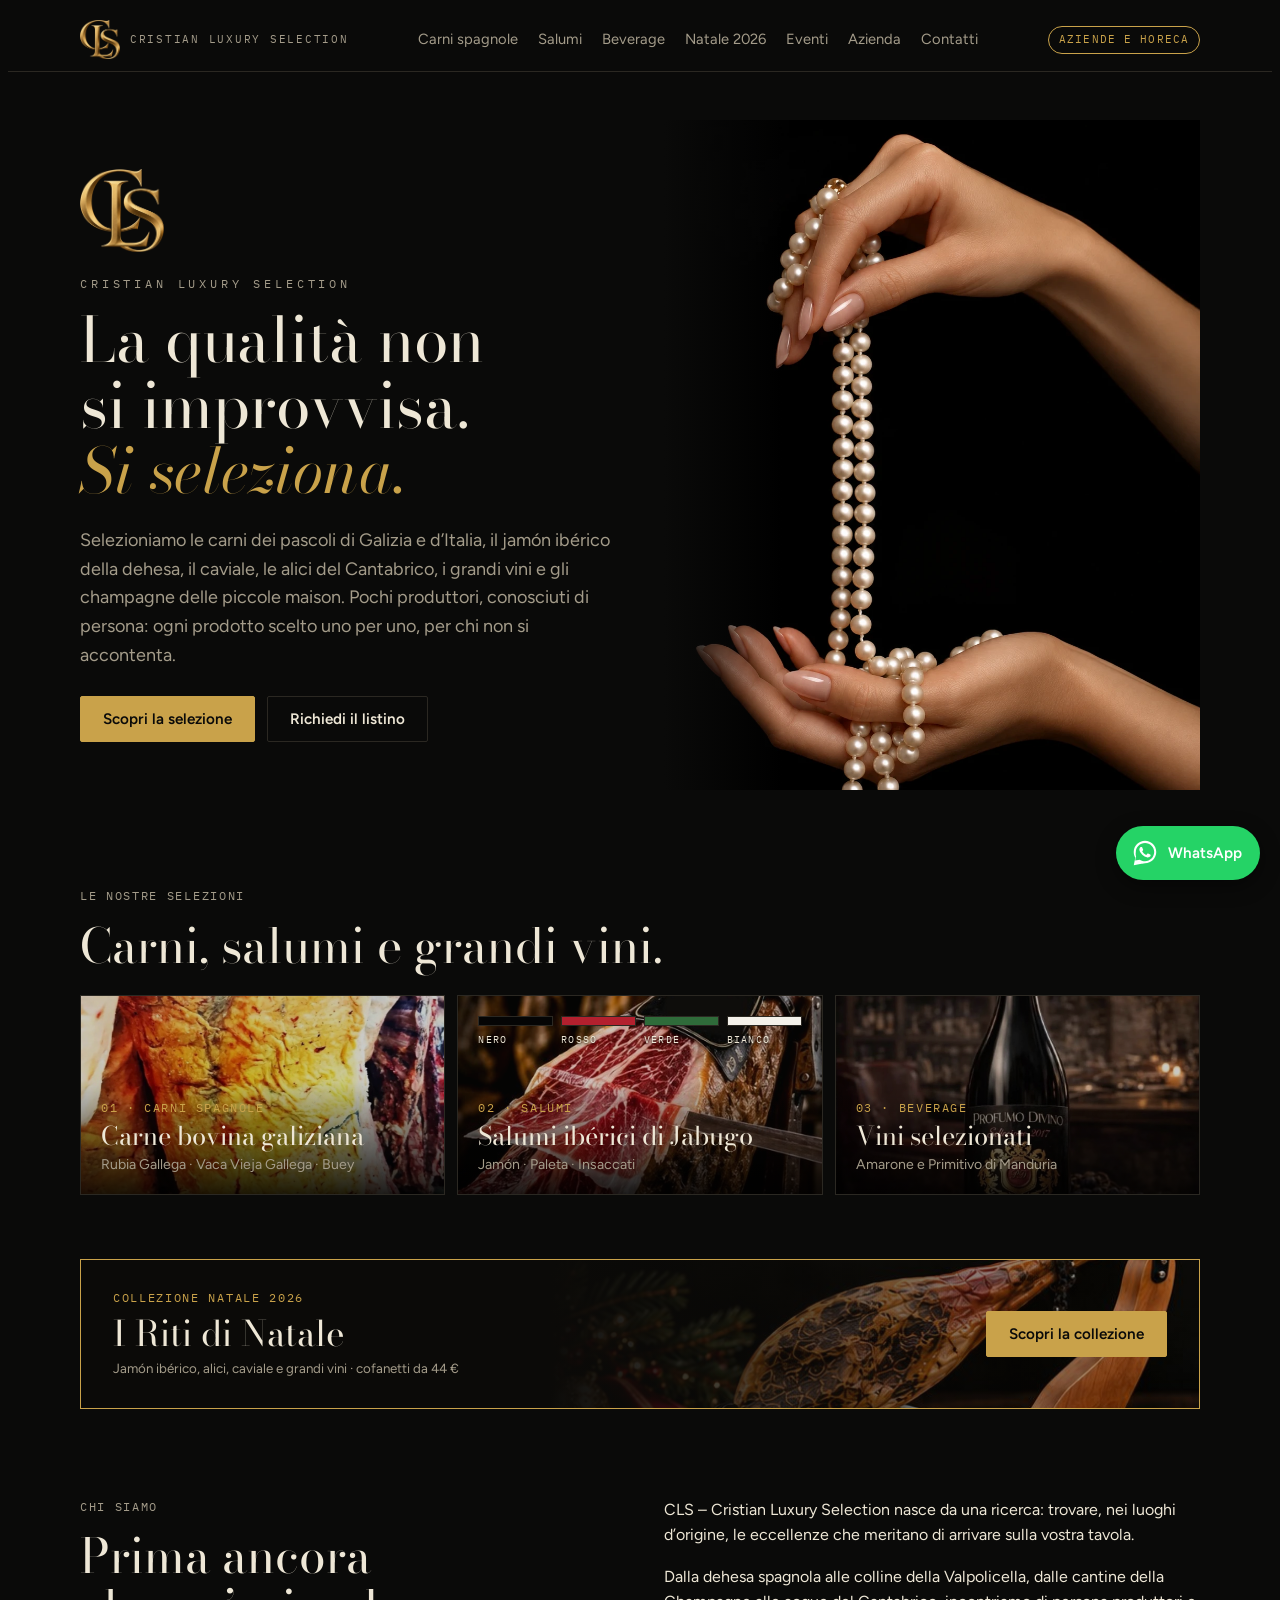
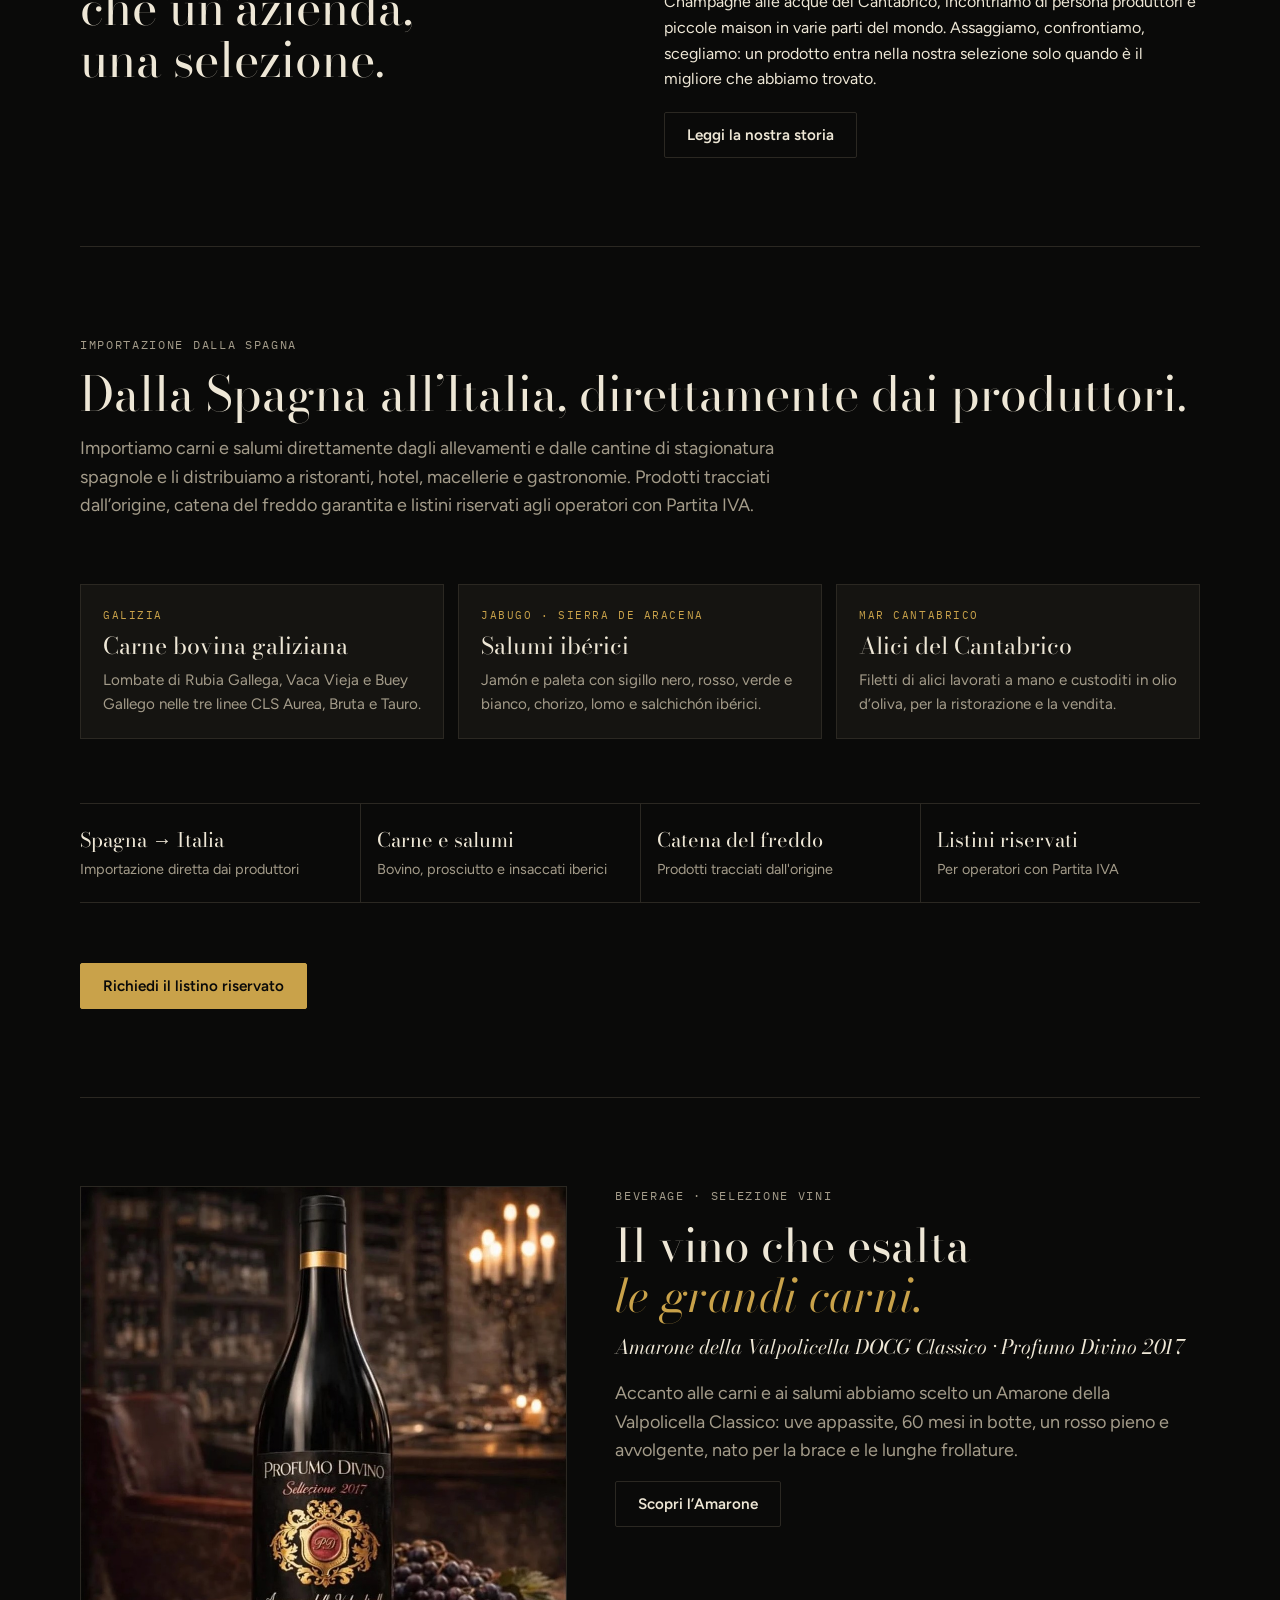
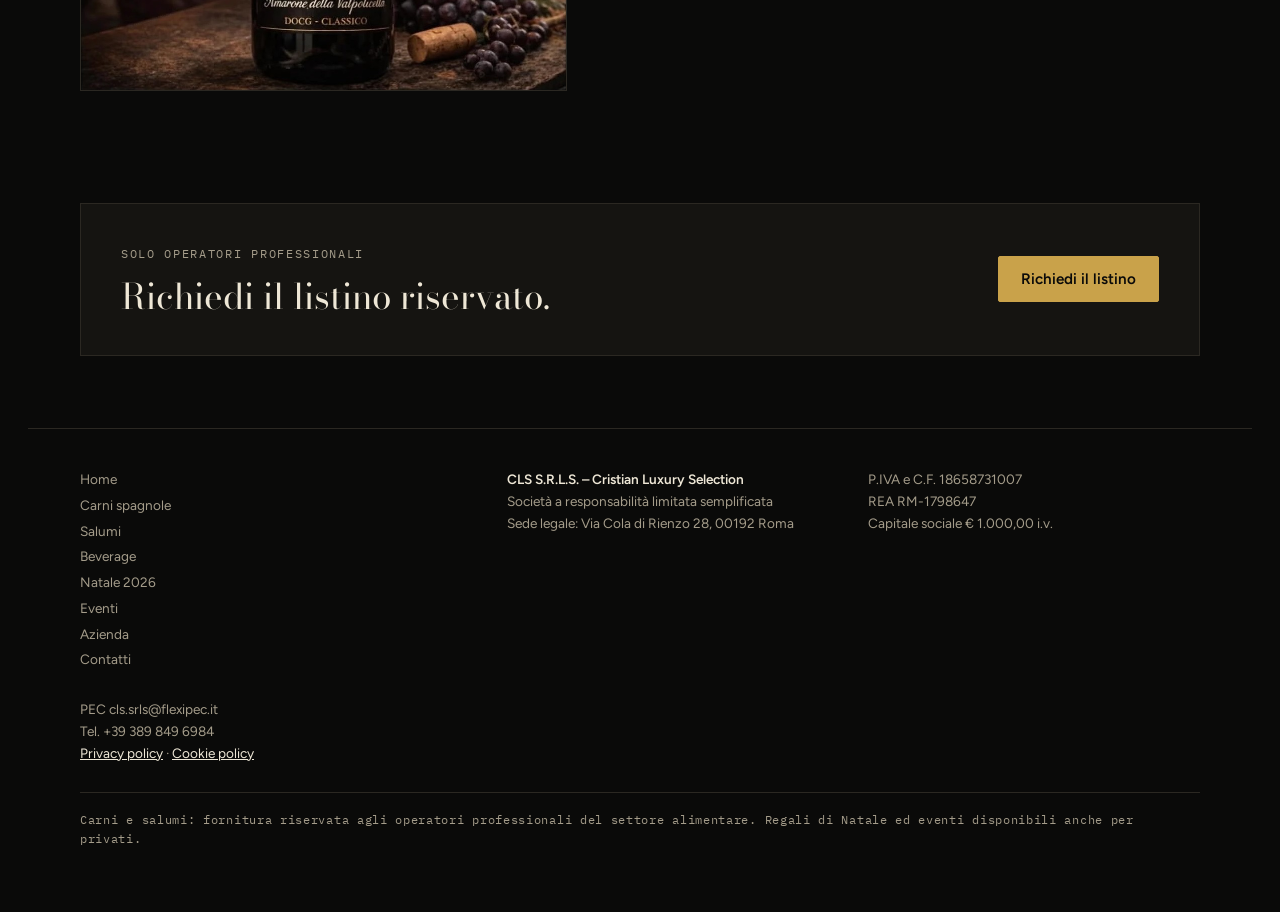
==== commit 01ca5127: "Pagina Natale aggiornata ai Riti" ====
--- a/index.html
+++ b/index.html
@@ -69,7 +69,7 @@
 
   <a class="xmas-band" href="natale.html">
     <img src="img/decorativa-16a7.jpg" alt="" aria-hidden="true">
-    <span class="xmas-band-txt"><span class="eyebrow">Collezione Natale 2026</span><b>Regali aziendali di jamón ibérico</b><small>Prosciutti, spalle e tagliato a coltello · 12 lotti</small></span>
+    <span class="xmas-band-txt"><span class="eyebrow">Collezione Natale 2026</span><b>I Riti di Natale</b><small>Jamón ibérico, alici, caviale e grandi vini · cofanetti da 44 €</small></span>
     <span class="btn primary">Scopri la collezione</span>
   </a>
 
